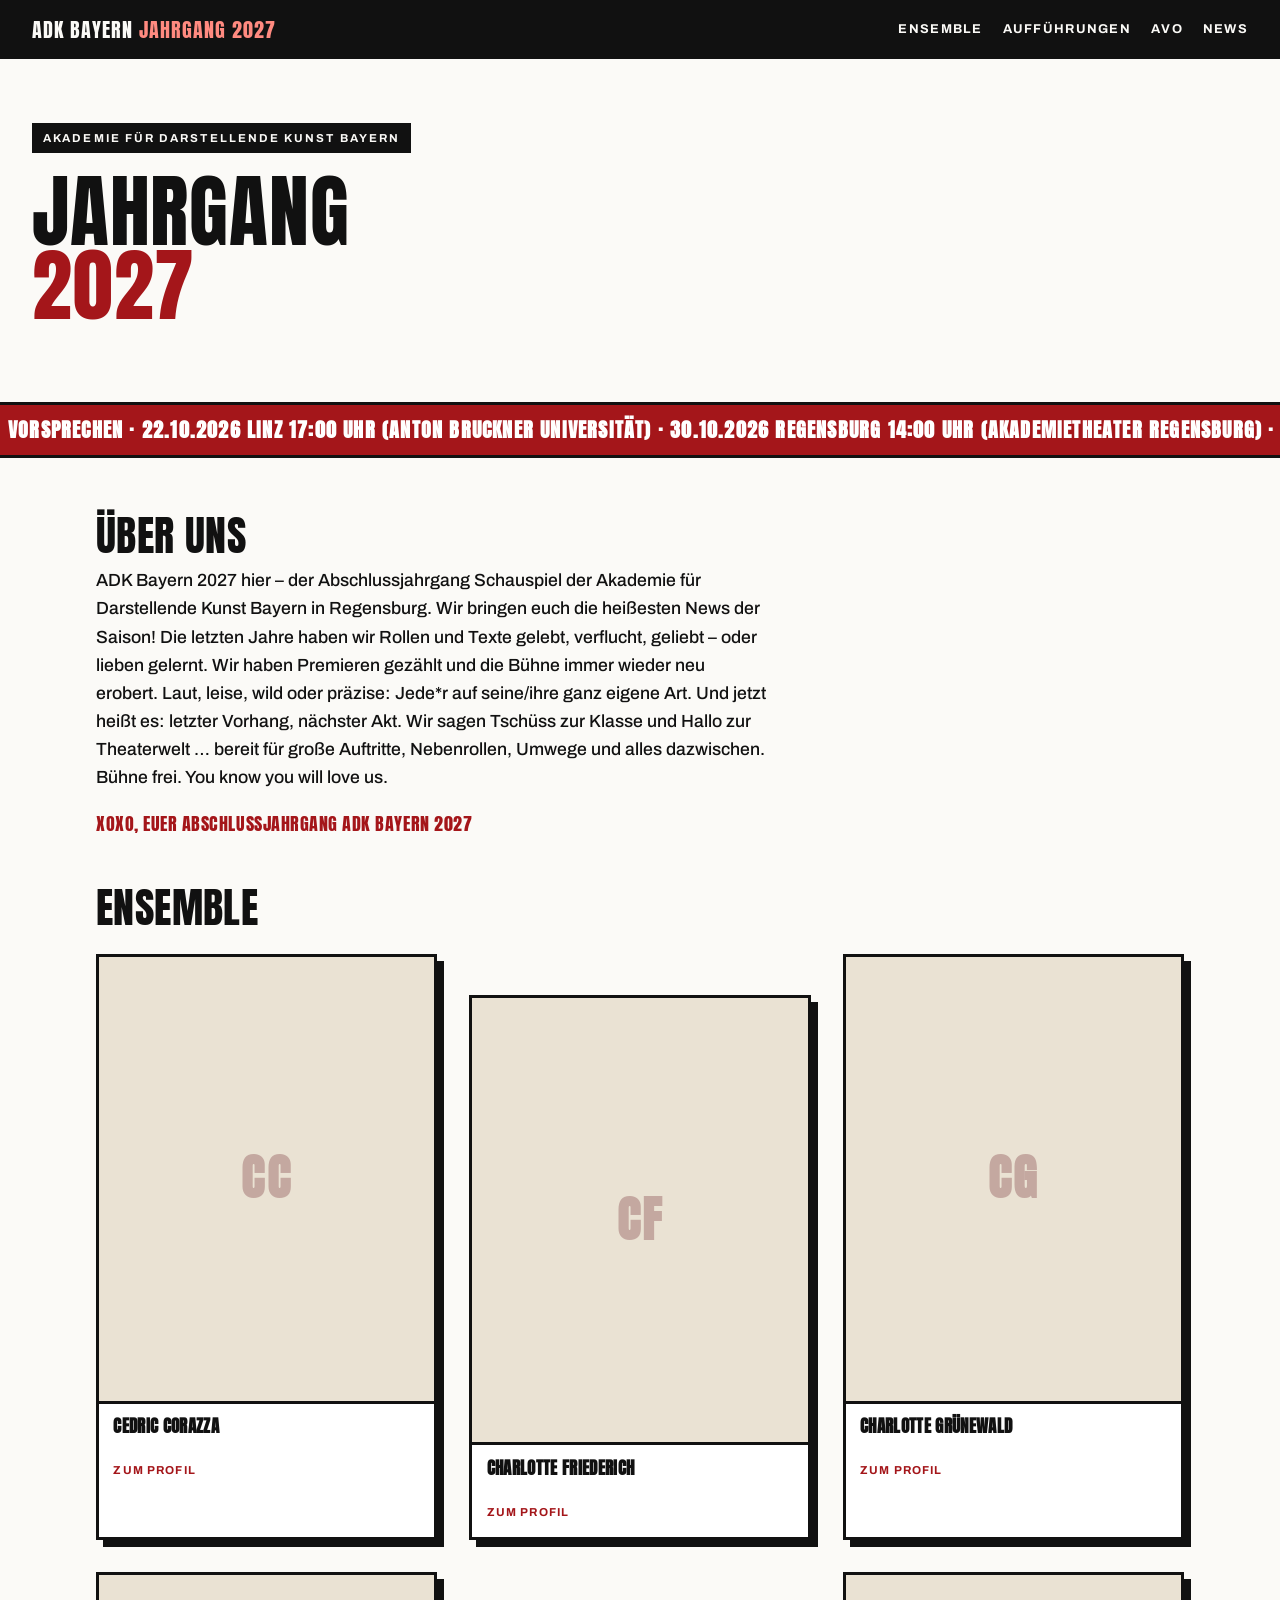
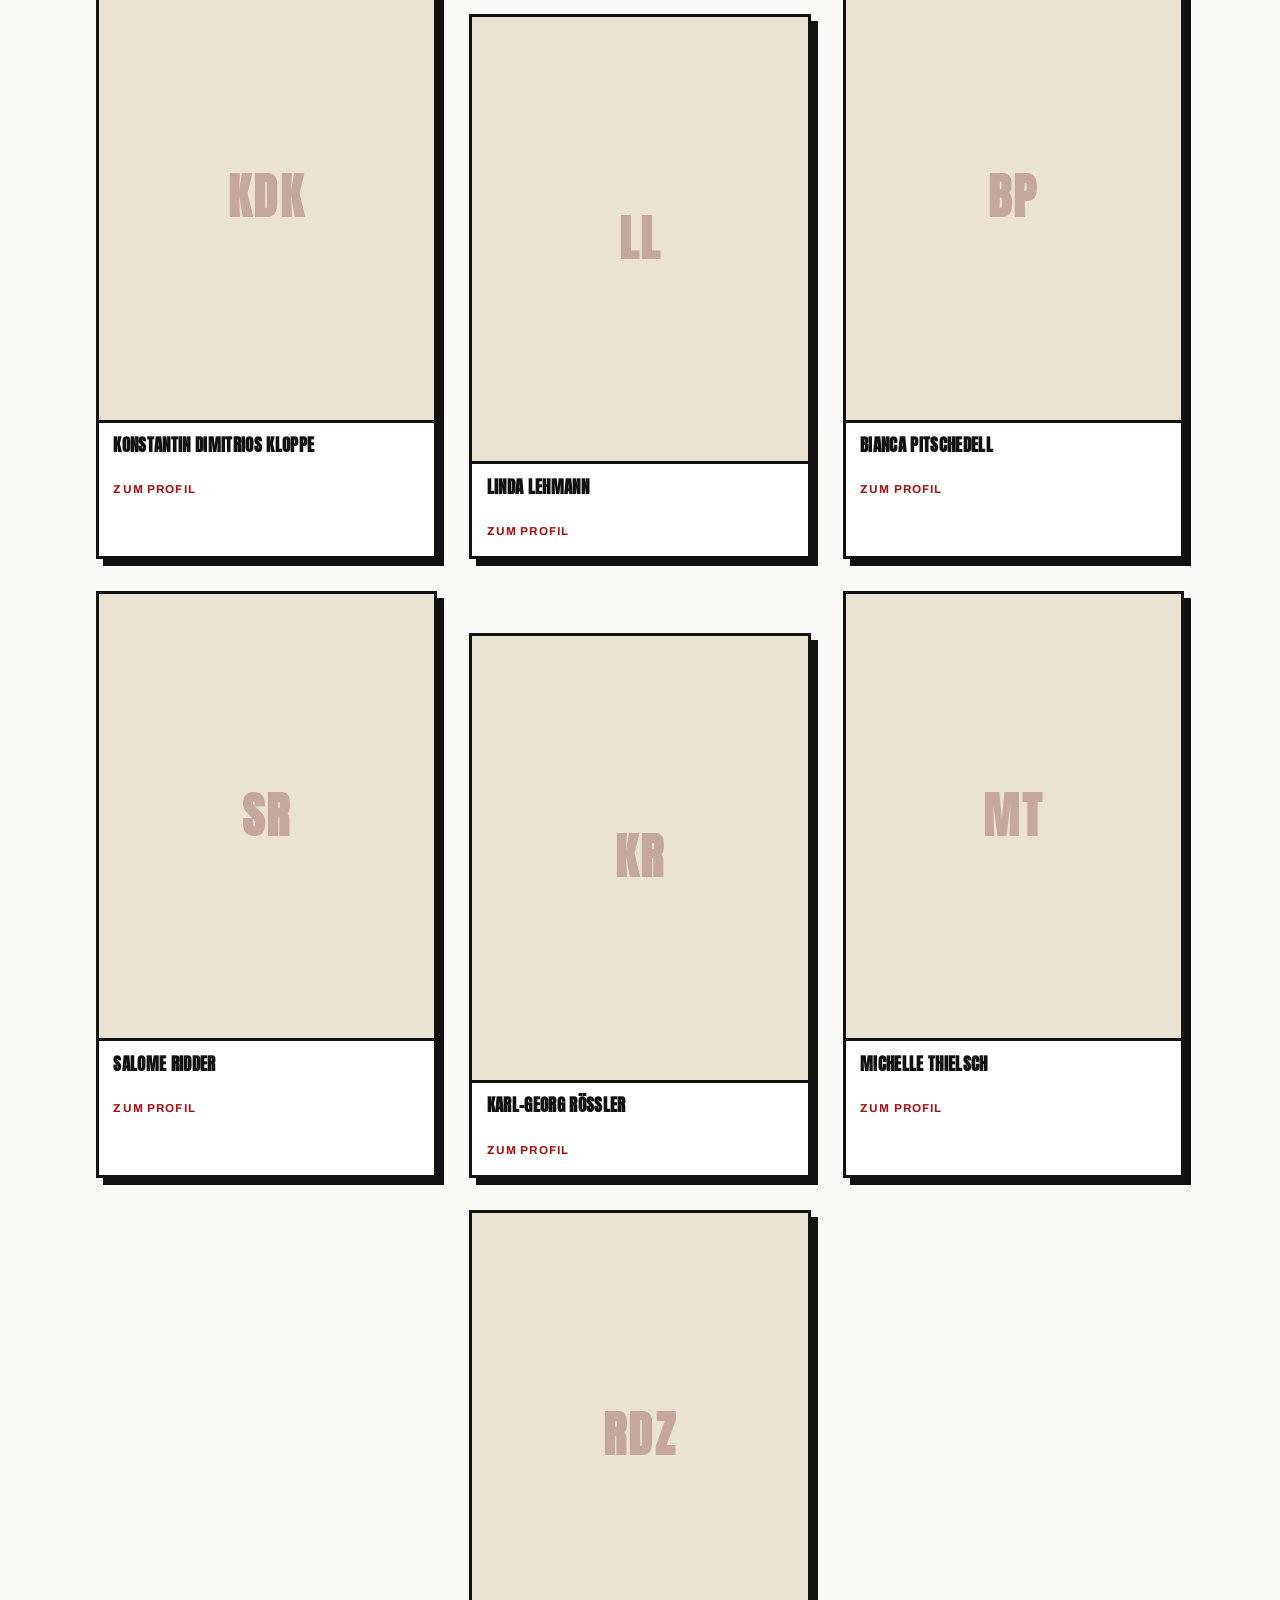
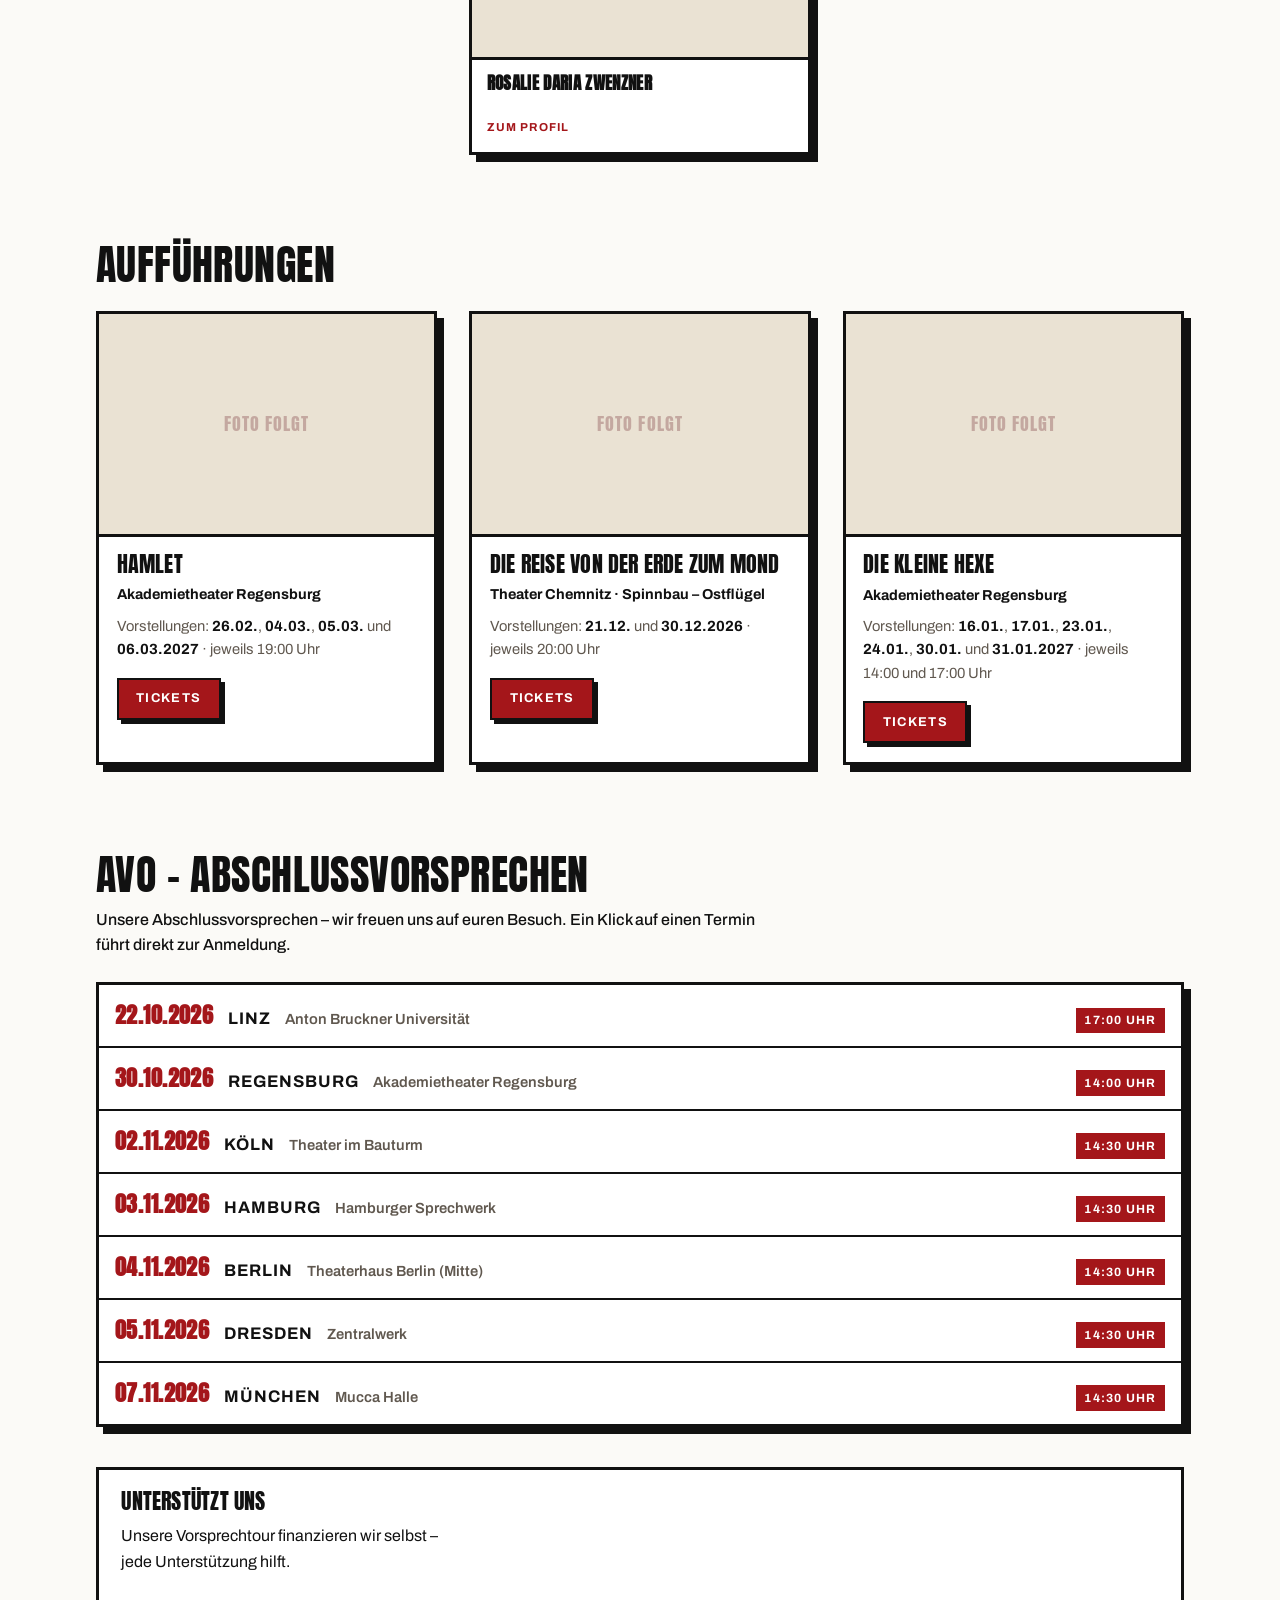
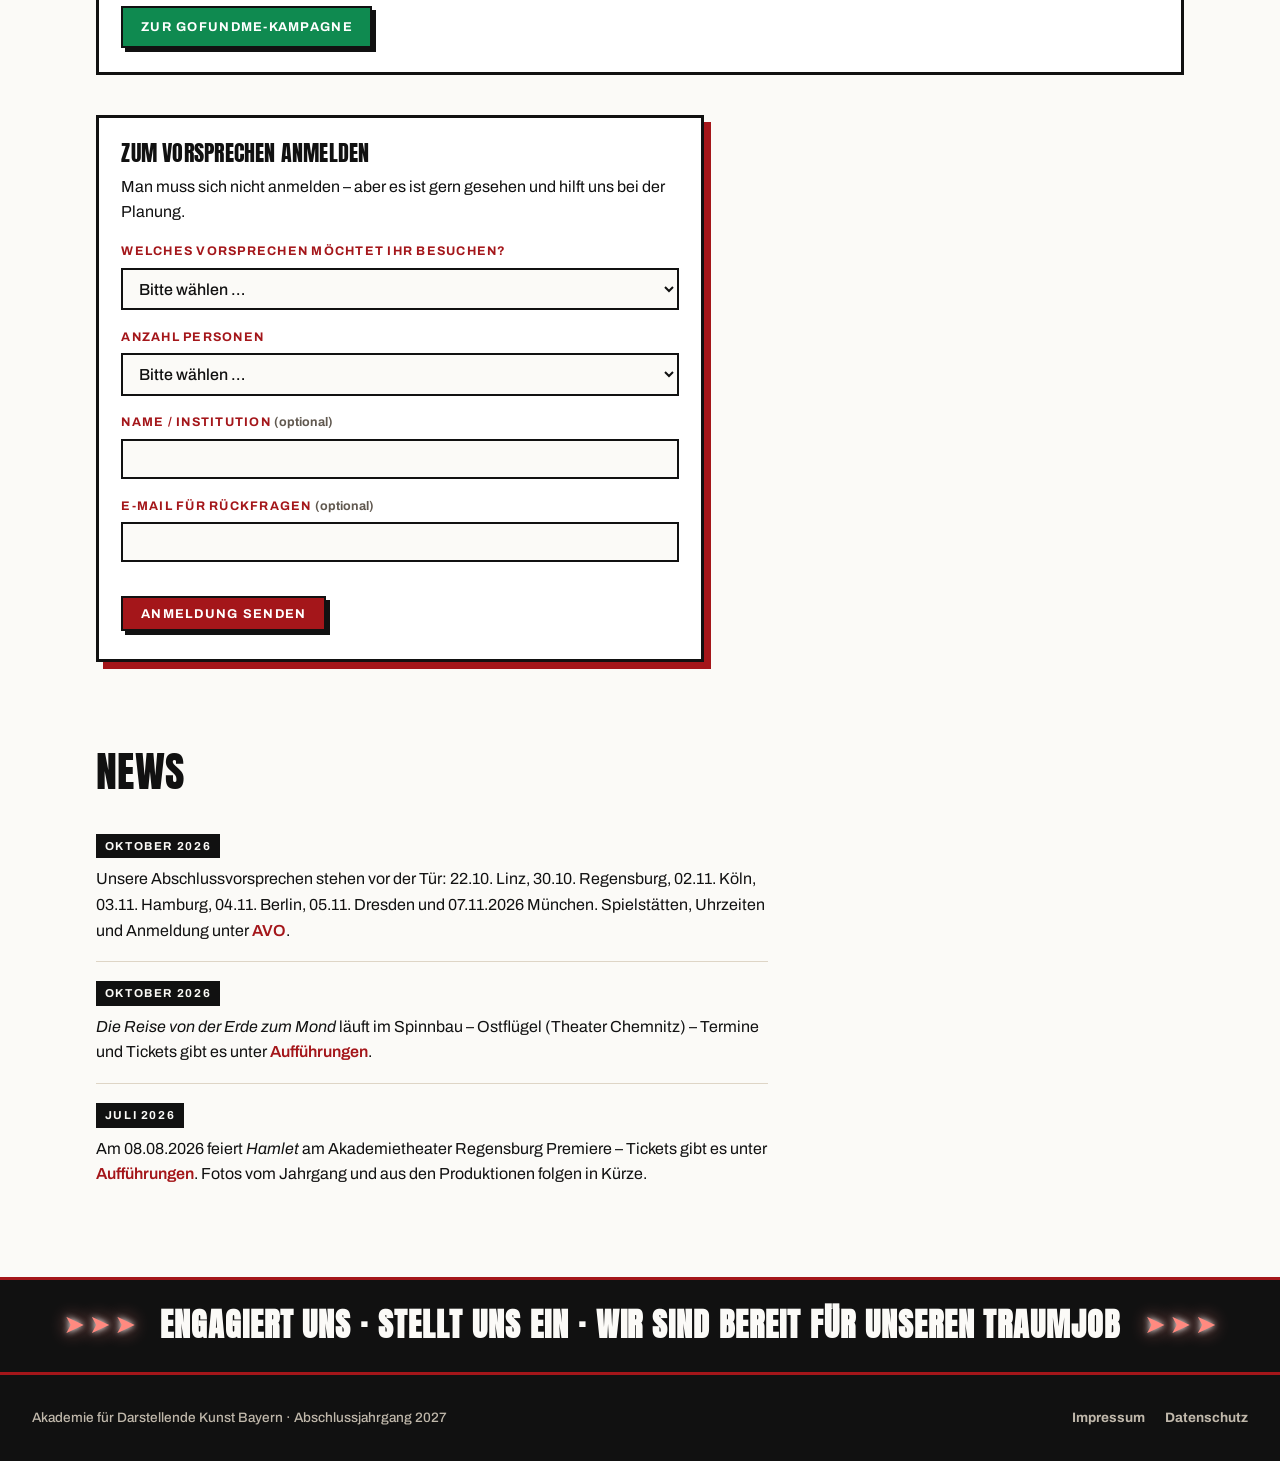
==== index.html @ eef878dd "Profil: Kontaktlinks am Desktop als Zeile unter dem Namen - Ab 960px Breite stehen die Kontaktlinks " ====
<!DOCTYPE html>
<html lang="de">
<head>
  <meta charset="utf-8">
  <meta name="viewport" content="width=device-width, initial-scale=1">
  <title>ADK Bayern – Abschlussjahrgang 2027 | Schauspiel-Ensemble</title>
  <meta name="description" content="Der Abschlussjahrgang 2027 der Akademie für Darstellende Kunst Bayern in Regensburg stellt sich vor: zehn Schauspielstudierende mit Steckbrief, Vita und Showreel – inklusive Termine der Abschlussvorsprechen.">
  <link rel="canonical" href="https://adk-bayern-2027.de/">
  <meta property="og:type" content="website">
  <meta property="og:title" content="ADK Bayern – Abschlussjahrgang 2027">
  <meta property="og:description" content="Zehn Schauspielstudierende der Akademie für Darstellende Kunst Bayern in Regensburg stellen sich vor – mit Steckbrief, Vita und Showreel.">
  <meta property="og:url" content="https://adk-bayern-2027.de/">
  <meta property="og:image" content="https://adk-bayern-2027.de/assets/images/group.jpg">
  <meta property="og:locale" content="de_DE">
  <meta name="twitter:card" content="summary_large_image">
  <meta name="twitter:title" content="ADK Bayern – Abschlussjahrgang 2027">
  <meta name="twitter:description" content="Zehn Schauspielstudierende der Akademie für Darstellende Kunst Bayern stellen sich vor.">
  <link rel="preload" href="assets/fonts/anton-400-latin.woff2" as="font" type="font/woff2" crossorigin>
  <link rel="stylesheet" href="assets/css/style.css?v=20261019-5">
  <link rel="icon" href="/favicon.ico?v=20261019-5" sizes="48x48">
  <link rel="icon" type="image/svg+xml" href="/favicon.svg?v=20261019-5">
  <link rel="icon" type="image/png" sizes="96x96" href="/favicon-96x96.png?v=20261019-5">
  <link rel="apple-touch-icon" sizes="180x180" href="/apple-touch-icon.png?v=20261019-5">
  <link rel="manifest" href="/site.webmanifest?v=20261019-5">
  <meta name="theme-color" content="#fbfaf7">
  <script type="application/ld+json">
  {
    "@context": "https://schema.org",
    "@type": "PerformingGroup",
    "name": "ADK Bayern – Abschlussjahrgang 2027",
    "url": "https://adk-bayern-2027.de/",
    "description": "Abschlussjahrgang 2027 der Akademie für Darstellende Kunst Bayern in Regensburg: zehn Schauspielstudierende.",
    "address": {
      "@type": "PostalAddress",
      "addressLocality": "Regensburg",
      "addressCountry": "DE"
    },
    "parentOrganization": {
      "@type": "EducationalOrganization",
      "name": "Akademie für Darstellende Kunst Bayern",
      "address": {
        "@type": "PostalAddress",
        "addressLocality": "Regensburg",
        "addressCountry": "DE"
      }
    }
  }
  </script>
</head>
<body>
  <a class="skip-link" href="#main" data-i18n="skipLink">Zum Inhalt springen</a>

  <header class="site-header">
    <a class="brand" href="index.html">ADK Bayern <span>Jahrgang 2027</span></a>
    <nav>
      <a href="#ensemble" data-i18n="ensemble">Ensemble</a>
      <a href="#auffuehrungen" data-i18n="productions">Aufführungen</a>
      <a href="#avo">AVO</a>
      <a href="#news">News</a>
    </nav>
  </header>

  <main id="main">
    <section class="hero">
      <div class="hero-inner">
        <div class="hero-text">
          <p class="hero-kicker" data-i18n="heroKicker">Akademie für Darstellende Kunst Bayern</p>
          <h1 class="hero-title"><span data-i18n="heroTitle1">Jahrgang</span><span class="hero-title-accent" data-i18n="heroTitle2">2027</span></h1>
        </div>
        <!-- Gruppenfoto (quer) neben dem Titel: assets/images/group.jpg.
             Sollte die Datei einmal fehlen, springt das Bild auf group-2.jpg und
             das Gruppenfoto-Band weiter unten wird ausgeblendet (kein Doppel-Foto). -->
        <figure class="hero-photo" id="hero-photo">
          <img data-img="assets/images/group.jpg" data-eager
               data-sizes="(min-width: 80rem) 46rem, (min-width: 960px) 57vw, (min-width: 37rem) 34rem, 100vw"
               alt="Gruppenfoto des Abschlussjahrgangs 2027" data-i18n-alt="groupAlt"
               data-lightbox tabindex="0"
               onerror="if(ADK.imgFallback(this))return;if(!this.dataset.fb){this.dataset.fb=1;this.setAttribute('data-orig','assets/images/group-2.jpg');this.src='assets/images/group-2.jpg';var b=document.getElementById('group-band');if(b)b.style.display='none';}else{document.getElementById('hero-photo').style.display='none';}">
        </figure>
      </div>
      <!-- Laufband: Inhalt kommt aus assets/data/termine.js (assets/js/termine.js
           erzeugt die 8 identischen Kopien, die die CSS-Animation erwartet, und
           nimmt das hidden weg). Ohne JavaScript bleibt das Band unsichtbar –
           die Termine stehen dann im noscript-Block der AVO-Sektion. -->
      <a class="marquee" href="#anmeldung" aria-label="Vorsprechtermine – zur Anmeldung springen" hidden>
        <div class="marquee-in" aria-hidden="true"></div>
      </a>
    </section>

    <!-- Einleitungstext des Jahrgangs -->
    <section class="intro" id="intro">
      <h2>Über uns</h2>
      <p>ADK Bayern 2027 hier – der Abschlussjahrgang Schauspiel der Akademie für Darstellende Kunst Bayern in Regensburg. Wir bringen euch die heißesten News der Saison! Die letzten Jahre haben wir Rollen und Texte gelebt, verflucht, geliebt – oder lieben gelernt. Wir haben Premieren gezählt und die Bühne immer wieder neu erobert. Laut, leise, wild oder präzise: Jede*r auf seine/ihre ganz eigene Art. Und jetzt heißt es: letzter Vorhang, nächster Akt. Wir sagen Tschüss zur Klasse und Hallo zur Theaterwelt … bereit für große Auftritte, Nebenrollen, Umwege und alles dazwischen. Bühne frei. You know you will love us.</p>
      <p class="intro-sign">XOXO, Euer Abschlussjahrgang ADK Bayern 2027</p>
    </section>

    <section class="ensemble" id="ensemble">
      <h2 data-i18n="ensemble">Ensemble</h2>
      <div class="grid" id="ensemble-grid">
        <noscript><p data-i18n="noscript">Bitte aktivieren Sie JavaScript, um die Profile anzuzeigen.</p></noscript>
      </div>
    </section>

    <!-- Zweites Gruppenfoto: blendet sich selbst aus, wenn assets/images/group-2.jpg fehlt -->
    <section class="group-band" id="group-band" aria-label="Gruppenfoto">
      <figure>
        <img data-img="assets/images/group-2.jpg" data-sizes="(min-width: 72rem) 68rem, 100vw"
             alt="Gruppenfoto des Abschlussjahrgangs 2027" data-i18n-alt="groupAlt"
             data-lightbox tabindex="0"
             onerror="if(!ADK.imgFallback(this))document.getElementById('group-band').style.display='none'">
      </figure>
    </section>

    <!-- Aufführungen: die drei Produktionen des Abschlussjahrgangs.
         Termindaten (Premiere + weitere Vorstellungen) kommen aus
         assets/data/termine.js; Szenenfotos einfach als
         assets/images/productions/{key}.jpg bis {key}-10.jpg ablegen. -->
    <section class="productions" id="auffuehrungen">
      <h2 data-i18n="productions">Aufführungen</h2>
      <div class="prod-grid">
        <article class="prod-card" data-prod="hamlet">
          <div class="prod-media">
            <img data-img="assets/images/productions/hamlet.jpg" data-sizes="(min-width: 72rem) 22rem, (min-width: 640px) 31vw, 100vw"
                 alt="Szenenfoto aus Hamlet" data-lightbox data-gallery="hamlet" tabindex="0"
                 onerror="if(!ADK.imgFallback(this))this.remove()">
            <span aria-hidden="true" data-i18n="prodImageSoon">Foto folgt</span>
          </div>
          <div class="prod-body">
            <p class="prod-date"></p>
            <h3>Hamlet</h3>
            <p class="prod-venue">Akademietheater Regensburg</p>
            <p class="prod-text"></p>
            <a class="prod-tickets" href="https://okticket.de/tickets-hamlet-regensburg-akademietheater-e58704?event_id=58704" target="_blank" rel="noopener noreferrer" data-i18n="tickets">Tickets</a>
          </div>
        </article>
        <article class="prod-card" data-prod="reise-zum-mond">
          <div class="prod-media">
            <img data-img="assets/images/productions/reise-zum-mond.jpg" data-sizes="(min-width: 72rem) 22rem, (min-width: 640px) 31vw, 100vw"
                 alt="Szenenfoto aus Die Reise von der Erde zum Mond" data-lightbox data-gallery="reise-zum-mond" tabindex="0"
                 onerror="if(!ADK.imgFallback(this))this.remove()">
            <span aria-hidden="true" data-i18n="prodImageSoon">Foto folgt</span>
          </div>
          <div class="prod-body">
            <p class="prod-date"></p>
            <h3>Die Reise von der Erde zum Mond</h3>
            <p class="prod-venue">Theater Chemnitz · Spinnbau – Ostflügel</p>
            <p class="prod-text"></p>
            <a class="prod-tickets" href="https://www.theater-chemnitz.de/spielplan/detailseite/die-reise-von-der-erde-zum-mond" target="_blank" rel="noopener noreferrer" data-i18n="tickets">Tickets</a>
          </div>
        </article>
        <article class="prod-card" data-prod="kleine-hexe">
          <div class="prod-media">
            <img data-img="assets/images/productions/kleine-hexe.jpg" data-sizes="(min-width: 72rem) 22rem, (min-width: 640px) 31vw, 100vw"
                 alt="Szenenfoto aus Die kleine Hexe" data-lightbox data-gallery="kleine-hexe" tabindex="0"
                 onerror="if(!ADK.imgFallback(this))this.remove()">
            <span aria-hidden="true" data-i18n="prodImageSoon">Foto folgt</span>
          </div>
          <div class="prod-body">
            <p class="prod-date"></p>
            <h3>Die kleine Hexe</h3>
            <p class="prod-venue">Akademietheater Regensburg</p>
            <p class="prod-text"></p>
            <a class="prod-tickets" href="https://okticket.de/tickets-akademietheater-regensburg-v171199" target="_blank" rel="noopener noreferrer" data-i18n="tickets">Tickets</a>
          </div>
        </article>
      </div>
      <noscript>
        <p><strong>Hamlet</strong> · Weitere Vorstellungen: 26.02., 04.03., 05.03. und 06.03.2027 · jeweils 19:00 Uhr</p>
        <p><strong>Die Reise von der Erde zum Mond</strong> · Vorstellungen: 16.10., 23.10., 28.11., 21.12. und 30.12.2026 · jeweils 20:00 Uhr</p>
        <p><strong>Die kleine Hexe</strong> · Weitere Vorstellungen: 16.01., 17.01., 23.01., 24.01., 30.01. und 31.01.2027 · jeweils 14:00 und 17:00 Uhr</p>
      </noscript>
    </section>

    <!-- AVO: Abschlussvorsprechen mit Terminliste, Trailer, GoFundMe und Anmeldung -->
    <section class="avo" id="avo">
      <h2>AVO – Abschlussvorsprechen</h2>
      <p class="avo-lead">Unsere Abschlussvorsprechen – wir freuen uns auf euren Besuch. Ein Klick auf einen Termin führt direkt zur Anmeldung.</p>

      <!-- Terminliste: wird aus assets/data/termine.js erzeugt -->
      <ol class="avo-dates"></ol>
      <noscript>
        <ul>
          <li>22.10.2026 · Linz, 17:00 Uhr (Anton Bruckner Universität)</li>
          <li>30.10.2026 · Regensburg, 14:00 Uhr (Akademietheater Regensburg)</li>
          <li>02.11.2026 · Köln, 14:30 Uhr (Theater im Bauturm)</li>
          <li>03.11.2026 · Hamburg, 14:30 Uhr (Hamburger Sprechwerk)</li>
          <li>04.11.2026 · Berlin, 14:30 Uhr (Theaterhaus Berlin (Mitte))</li>
          <li>05.11.2026 · Dresden, 14:30 Uhr (Zentralwerk)</li>
          <li>07.11.2026 · München, 14:30 Uhr (Mucca Halle)</li>
        </ul>
      </noscript>

      <!-- AVO-Trailer: bleibt ausgeblendet, solange assets/videos/avo-trailer.mp4
           fehlt. Sobald die Datei da ist, blendet avo.js den Kasten ein und
           ersetzt den Hinweistext durch den Videoplayer. -->
      <div class="avo-extra">
        <div class="avo-trailer" id="avo-trailer" hidden>
          <h3>AVO-Trailer</h3>
          <p class="muted" id="avo-trailer-soon">Der AVO-Trailer folgt in Kürze.</p>
        </div>
        <div class="avo-support">
          <h3>Unterstützt uns</h3>
          <p>Unsere Vorsprechtour finanzieren wir selbst – jede Unterstützung hilft.</p>
          <a class="btn-cta btn-cta--donate" href="https://www.gofundme.com/f/unsere-avoreise-zu-stemmen-absolventinnenvorsprechen" target="_blank" rel="noopener noreferrer">Zur GoFundMe-Kampagne</a>
        </div>
      </div>

      <!-- Anmeldung: optional, aber gern gesehen. Versand über den eigenen
           PHP-Endpunkt api/avo-anmeldung.php (SMTP über das IONOS-Postfach,
           Empfänger nur in der Server-Konfiguration, siehe README).
           Abgeschickt wird per fetch() aus avo.js, nicht als normaler
           Browser-POST – dadurch bleibt die Statusanzeige auf der Seite. -->
      <div id="anmeldung" class="avo-anmeldung">
        <form id="avo-form" class="avo-form" action="api/avo-anmeldung.php" method="POST">
          <h3>Zum Vorsprechen anmelden</h3>
          <p>Man muss sich nicht anmelden – aber es ist gern gesehen und hilft uns bei der Planung.</p>
          <div class="form-field">
            <label for="avo-termin">Welches Vorsprechen möchtet ihr besuchen?</label>
            <!-- Optionen kommen aus assets/data/termine.js -->
            <select id="avo-termin" name="vorsprechen" required>
              <option value="" disabled selected>Bitte wählen …</option>
            </select>
          </div>
          <div class="form-field">
            <label for="avo-personen">Anzahl Personen</label>
            <select id="avo-personen" name="anzahl_personen" required>
              <option value="" disabled selected>Bitte wählen …</option>
              <option>1</option>
              <option>2</option>
              <option>3</option>
              <option>4</option>
              <option>5</option>
              <option>6</option>
              <option>7</option>
              <option>8</option>
              <option>9</option>
              <option>10</option>
              <option>mehr als 10</option>
            </select>
          </div>
          <div class="form-field">
            <label for="avo-name">Name / Institution <span class="optional">(optional)</span></label>
            <input id="avo-name" name="name" type="text" autocomplete="organization">
          </div>
          <div class="form-field">
            <label for="avo-email">E-Mail für Rückfragen <span class="optional">(optional)</span></label>
            <input id="avo-email" name="email" type="email" autocomplete="email">
          </div>
          <!-- Honeypot gegen Spam-Bots: für Menschen unsichtbar (visuell
               versteckt, nicht display:none). Ist es ausgefüllt, verwirft
               api/avo-anmeldung.php die Anmeldung stillschweigend. -->
          <div class="form-hp" aria-hidden="true">
            <label for="avo-website">Website</label>
            <input id="avo-website" name="website" type="text" tabindex="-1" autocomplete="off">
          </div>
          <button class="btn-cta" type="submit">Anmeldung senden</button>
          <p class="form-status" id="avo-form-status" role="status" aria-live="polite" hidden></p>
        </form>
      </div>
    </section>

    <!-- News: statisch gepflegt – neue Einträge immer OBEN einfügen -->
    <section class="news" id="news">
      <h2>News</h2>
      <ol class="news-list">
        <!-- Datum/Uhrzeit bzw. AVO-Termine in den <span data-news-…> werden aus
             assets/data/termine.js überschrieben – der Text darin ist nur der
             Stand für Besucher:innen ohne JavaScript. -->
        <li class="news-item">
          <span class="news-date">Oktober 2026</span>
          <p>Unsere Abschlussvorsprechen stehen vor der Tür: <span data-news-avo>22.10. Linz, 30.10. Regensburg, 02.11. Köln, 03.11. Hamburg, 04.11. Berlin, 05.11. Dresden und 07.11.2026 München</span>. Spielstätten, Uhrzeiten und Anmeldung unter <a href="#avo">AVO</a>.</p>
        </li>
        <li class="news-item">
          <span class="news-date">Oktober 2026</span>
          <p><em>Die Reise von der Erde zum Mond</em> läuft im Spinnbau – Ostflügel (Theater Chemnitz) – Termine und Tickets gibt es unter <a href="#auffuehrungen">Aufführungen</a>.</p>
        </li>
        <li class="news-item">
          <span class="news-date">Juli 2026</span>
          <p>Am 08.08.2026 feiert <em>Hamlet</em> am Akademietheater Regensburg Premiere – Tickets gibt es unter <a href="#auffuehrungen">Aufführungen</a>. Fotos vom Jahrgang und aus den Produktionen folgen in Kürze.</p>
        </li>
      </ol>
    </section>

    <!-- Bauchbinde unten: bewusst auffälliger als das Laufband oben -->
    <section class="hire-banner" id="engagiert" aria-label="Engagiert uns">
      <a href="#anmeldung">
        <span class="hire-arrows" aria-hidden="true"><span>➤</span><span>➤</span><span>➤</span></span>
        <span class="hire-text">Engagiert uns · Stellt uns ein · Wir sind bereit für unseren Traumjob</span>
        <span class="hire-arrows hire-arrows-r" aria-hidden="true"><span>➤</span><span>➤</span><span>➤</span></span>
      </a>
    </section>
  </main>

  <footer class="site-footer">
    <span data-i18n="footerNote">Akademie für Darstellende Kunst Bayern · Abschlussjahrgang 2027</span>
    <nav>
      <a href="impressum.html" data-i18n="imprint">Impressum</a>
      <a href="datenschutz.html" data-i18n="privacy">Datenschutz</a>
    </nav>
  </footer>

  <script src="assets/data/students.js?v=20261019-5"></script>
  <script src="assets/data/termine.js?v=20261019-5"></script>
  <script src="assets/data/credits.js?v=20261019-5"></script>
  <script src="assets/data/image-sizes.js?v=20261019-5"></script>
  <script src="assets/js/app.js?v=20261019-5"></script>
  <script src="assets/js/index.js?v=20261019-5"></script>
  <script src="assets/js/termine.js?v=20261019-5"></script>
  <script src="assets/js/avo.js?v=20261019-5"></script>
</body>
</html>
---- assets/css/style.css ----
/*
 * ADK Bayern – Abschlussjahrgang 2027
 * Design-System: Plakat-Ästhetik – warmes Papierweiß / Tinte / Karminrot.
 * Anton (Display) + Archivo (Text). Harte Kanten, 3px-Rahmen, harte Schatten.
 * Ausschließlich CSS-Transitions/-Animationen (kein JS für Animationen).
 * Mobile-first; Breakpoints bei 640px und 960px.
 */

/* Schriften lokal (assets/fonts/, Lizenz: OFL.txt) – keine Verbindung zu Google.
   Je Schrift die Subsets latin und latin-ext (Umlaute, Sonderzeichen in Namen);
   Archivo als Variable Font für die Gewichte 400–700. */
@font-face {
  font-family: "Anton";
  font-style: normal;
  font-weight: 400;
  font-display: swap;
  src: url("../fonts/anton-400-latin-ext.woff2") format("woff2");
  unicode-range: U+0100-02BA, U+02BD-02C5, U+02C7-02CC, U+02CE-02D7, U+02DD-02FF, U+0304, U+0308, U+0329, U+1D00-1DBF, U+1E00-1E9F, U+1EF2-1EFF, U+2020, U+20A0-20AB, U+20AD-20C4, U+2113, U+2C60-2C7F, U+A720-A7FF;
}
@font-face {
  font-family: "Anton";
  font-style: normal;
  font-weight: 400;
  font-display: swap;
  src: url("../fonts/anton-400-latin.woff2") format("woff2");
  unicode-range: U+0000-00FF, U+0131, U+0152-0153, U+02BB-02BC, U+02C6, U+02DA, U+02DC, U+0304, U+0308, U+0329, U+2000-206F, U+20AC, U+2122, U+2191, U+2193, U+2212, U+2215, U+FEFF, U+FFFD;
}
@font-face {
  font-family: "Archivo";
  font-style: normal;
  font-weight: 400 700;
  font-display: swap;
  src: url("../fonts/archivo-variable-latin-ext.woff2") format("woff2");
  unicode-range: U+0100-02BA, U+02BD-02C5, U+02C7-02CC, U+02CE-02D7, U+02DD-02FF, U+0304, U+0308, U+0329, U+1D00-1DBF, U+1E00-1E9F, U+1EF2-1EFF, U+2020, U+20A0-20AB, U+20AD-20C4, U+2113, U+2C60-2C7F, U+A720-A7FF;
}
@font-face {
  font-family: "Archivo";
  font-style: normal;
  font-weight: 400 700;
  font-display: swap;
  src: url("../fonts/archivo-variable-latin.woff2") format("woff2");
  unicode-range: U+0000-00FF, U+0131, U+0152-0153, U+02BB-02BC, U+02C6, U+02DA, U+02DC, U+0304, U+0308, U+0329, U+2000-206F, U+20AC, U+2122, U+2191, U+2193, U+2212, U+2215, U+FEFF, U+FFFD;
}
/* Archivo Italic (echte Kursive statt vom Browser schräg gerechnet) */
@font-face {
  font-family: "Archivo";
  font-style: italic;
  font-weight: 400 700;
  font-display: swap;
  src: url("../fonts/archivo-italic-variable-latin-ext.woff2") format("woff2");
  unicode-range: U+0100-02BA, U+02BD-02C5, U+02C7-02CC, U+02CE-02D7, U+02DD-02FF, U+0304, U+0308, U+0329, U+1D00-1DBF, U+1E00-1E9F, U+1EF2-1EFF, U+2020, U+20A0-20AB, U+20AD-20C4, U+2113, U+2C60-2C7F, U+A720-A7FF;
}
@font-face {
  font-family: "Archivo";
  font-style: italic;
  font-weight: 400 700;
  font-display: swap;
  src: url("../fonts/archivo-italic-variable-latin.woff2") format("woff2");
  unicode-range: U+0000-00FF, U+0131, U+0152-0153, U+02BB-02BC, U+02C6, U+02DA, U+02DC, U+0304, U+0308, U+0329, U+2000-206F, U+20AC, U+2122, U+2191, U+2193, U+2212, U+2215, U+FEFF, U+FFFD;
}

:root {
  --bg: #fbfaf7;           /* helles Weiß mit minimaler Wärme – passt zum roten Akzent */
  --ink: #111111;          /* Tinte – Kontrast auf --bg ca. 18:1 */
  --paper: #ffffff;
  /* Höhe des sticky Headers – Abstand für Sprunglinks (scroll-padding-top).
     assets/js/app.js misst den echten Wert und führt ihn bei Größenänderung
     nach (auf dem Handy bricht das Menü um); 4.5rem gilt nur ohne JS. */
  --header-h: 4.5rem;
  --acc: #a4161a;          /* Karminrot – gleiche Helligkeit wie das frühere Ultramarin, Kontrast auf Weiß ca. 7.8:1 */
  --acc-deep: #7c1013;
  --acc-on-dark: #ff8a80;  /* Rot-Variante für dunkle Flächen, Kontrast auf --ink ca. 7.5:1 */
  --muted: #60584f;        /* Kontrast auf --bg ca. 6.5:1 */
  --donate: #0F8A50;       /* Spenden-Grün – projektspezifische Zusatzfarbe (GoFundMe-Link) */
  --donate-soft: #CFEEDD;  /* helles Grün für Beschreibungstext auf --donate-Hintergrund */
  --line-soft: #ded5c6;    /* feine Trennlinien in statischen Listen */
  --border: 3px solid var(--ink);
  --shadow: 7px 7px 0 var(--ink);
  --shadow-acc: 7px 7px 0 var(--acc);
  --font-head: "Anton", Impact, "Arial Narrow", sans-serif;
  --font-body: "Archivo", system-ui, -apple-system, sans-serif;
  --measure: 42rem;
  --pad: 1.25rem;
  /* Foto-Credit-Wasserzeichen (unten rechts auf allen großen Fotos).
     Gepflegt wird pro Bild in assets/data/credits.js – app.js setzt diese
     Variable je Foto passend. Der Wert hier ist nur der Notnagel, falls das
     JavaScript nicht läuft. */
  --foto-credit: "© Foto: ADK Bayern Jahrgang 2027";
}

* { box-sizing: border-box; }

html {
  scroll-behavior: smooth;
  /* Anker-Ziele beginnen direkt unter dem sticky Header (gilt für alle
     #-Links, den Aufruf mit #anker in der URL und Fokus per Tastatur) */
  scroll-padding-top: var(--header-h);
}

/* Absicherung gegen seitliches Scrollen: clip statt hidden, weil hidden
   einen Scroll-Container erzeugt und das position: sticky des Headers
   aushebeln würde. */
html,
body {
  overflow-x: clip;
}

body {
  margin: 0;
  background: var(--bg);
  color: var(--ink);
  font-family: var(--font-body);
  font-size: 1rem;
  line-height: 1.6;
  -webkit-font-smoothing: antialiased;
}

h1, h2, h3 {
  font-family: var(--font-head);
  font-weight: 400;              /* Anton hat nur ein Gewicht */
  text-transform: uppercase;
  line-height: 1.05;
  letter-spacing: 0.01em;
  margin: 0 0 0.5em;
}

h1 { font-size: clamp(2.4rem, 7vw, 4rem); }
h2 { font-size: clamp(1.7rem, 4.5vw, 2.6rem); }
h3 { font-size: clamp(1.1rem, 3vw, 1.35rem); }

p { margin: 0 0 1em; }

::selection { background: var(--acc); color: #fff; }

a {
  color: var(--acc);
  font-weight: 600;
  text-decoration: none;
  transition: color 0.15s ease;
}
a:hover { color: var(--acc-deep); text-decoration: underline; text-decoration-thickness: 2px; text-underline-offset: 0.2em; }

:focus-visible {
  outline: 3px solid var(--acc);
  outline-offset: 3px;
}

.muted { color: var(--muted); }

.skip-link {
  position: absolute;
  left: -999px;
  top: 0;
  background: var(--acc);
  color: #fff;
  font-weight: 700;
  padding: 0.5rem 1rem;
  z-index: 100;
}
.skip-link:focus { left: 0; }

/* ---------- Header ---------- */

.site-header {
  position: sticky;   /* Balken bleibt beim Scrollen sichtbar */
  top: 0;
  z-index: 60;
  display: flex;
  flex-wrap: wrap;
  align-items: center;
  justify-content: space-between;
  gap: 0.5rem 1rem;
  padding: 0.85rem var(--pad);
  background: var(--ink);
  color: var(--bg);
}

.brand {
  font-family: var(--font-head);
  font-weight: 400;
  font-size: 1.1rem;
  text-transform: uppercase;
  letter-spacing: 0.05em;
  color: var(--bg);
  white-space: nowrap;
}
.brand:hover { color: var(--bg); text-decoration: none; }
.brand span { color: var(--acc-on-dark); }

.site-header nav {
  display: flex;
  align-items: center;
  gap: 1.25rem;
}
.site-header nav a {
  color: var(--bg);
  font-size: 0.8rem;
  font-weight: 700;
  letter-spacing: 0.1em;
  text-transform: uppercase;
}
.site-header nav a:hover {
  color: var(--acc-on-dark);
  text-decoration: underline;
  text-underline-offset: 0.3em;
  text-decoration-thickness: 2px;
}

/* ---------- Foto-Credit / Wasserzeichen ----------
   Erscheint unten rechts auf allen großen Fotos; der Name wird zentral
   über die CSS-Variable --foto-credit (siehe :root) gepflegt. */

.hero-photo::after,
.group-band figure::after,
.portrait::after,
.prod-media:has(img)::after {
  content: var(--foto-credit);
  position: absolute;
  right: 0.4rem;
  bottom: 0.4rem;
  z-index: 1;
  font-size: 0.62rem;
  font-weight: 600;
  letter-spacing: 0.08em;
  color: #fff;
  background: rgba(0, 0, 0, 0.45);
  padding: 0.15rem 0.4rem;
  pointer-events: none;
}
.portrait.no-img::after { content: none; }
/* Auch in der Lightbox-Großansicht sichtbar: dort ist der Credit die zweite
   Zeile der Fußzeile (.lightbox-footer), steht also immer unter dem
   Bildzähler – egal wie lang der Name ist und wie oft er umbricht. */
.lightbox-footer::after {
  content: var(--foto-credit);
  max-width: 100%;
  text-align: center;
  font-size: 0.72rem;
  font-weight: 600;
  letter-spacing: 0.08em;
  color: #fff;
  background: rgba(0, 0, 0, 0.55);
  padding: 0.2rem 0.5rem;
  pointer-events: none;
}

/* ---------- Hero (Startseite) ---------- */

.hero-inner {
  max-width: 72rem;
  margin: 0 auto;
  padding: 3rem var(--pad) 2.5rem;
  display: grid;
  gap: 2.5rem;
  align-items: end;
}

/* Gruppenfoto neben dem Titel */
.hero-photo {
  position: relative;   /* Bezugsrahmen für das Foto-Credit-Wasserzeichen */
  margin: 0;
  border: var(--border);
  box-shadow: var(--shadow-acc);
  background: var(--paper);
  justify-self: center;
  width: 100%;
  max-width: 34rem;
}
.hero-photo img {
  display: block;
  width: 100%;
  height: auto;
  cursor: zoom-in;
}

.hero-kicker {
  display: inline-block;
  background: var(--ink);
  color: var(--bg);
  font-size: 0.72rem;
  font-weight: 700;
  letter-spacing: 0.18em;
  text-transform: uppercase;
  padding: 0.35rem 0.7rem;
  margin: 0 0 1.4rem;
}

.hero-title {
  font-size: clamp(3.2rem, 13vw, 8.5rem);
  line-height: 0.92;
  margin-bottom: 0;
}
.hero-title-accent { display: block; color: var(--acc); }

.hero-text > p:last-child {
  max-width: 44ch;
  margin: 1.6rem 0 0;
  font-size: 1.05rem;
  font-weight: 500;
}

/* Laufband: reine CSS-Animation; als Link führt es direkt zur AVO-Anmeldung.
   Inhalt kommt aus assets/js/termine.js – bis dahin (und ohne JavaScript)
   bleibt das Band per hidden unsichtbar. */
.marquee[hidden] { display: none; }
.marquee {
  display: block;
  overflow: hidden;
  background: var(--acc);
  color: #fff;
  border-top: var(--border);
  border-bottom: var(--border);
  margin-top: 2.5rem;
  cursor: pointer;
  transition: background-color 0.15s ease;
}
.marquee:hover, .marquee:focus-visible {
  background: var(--acc-deep);
  color: #fff;
  text-decoration: none;
}
.marquee-in {
  display: flex;
  width: max-content;
  animation: marquee 30s linear infinite;
}
.marquee-in span {
  font-family: var(--font-head);
  text-transform: uppercase;
  font-size: 1.25rem;
  letter-spacing: 0.06em;
  padding: 0.55rem 0 0.55rem 0.5rem;
  white-space: nowrap;
}
/* Verschiebt um genau 1/8 (= eine der 8 identischen Text-Kopien) und
   springt dann nahtlos zurück – Tempo unabhängig von der Kopienzahl. */
@keyframes marquee {
  to { transform: translateX(-12.5%); }
}

/* ---------- Einleitungstext (Startseite) ---------- */

.intro {
  max-width: 72rem;
  margin: 0 auto;
  padding: 3.5rem var(--pad) 0;
}
.intro h2 { margin-bottom: 0.6rem; }
.intro p {
  max-width: var(--measure);
  font-size: 1.1rem;
  font-weight: 500;
}
.intro-sign {
  font-family: var(--font-head);
  text-transform: uppercase;
  color: var(--acc);
  font-size: 1.25rem;
  letter-spacing: 0.03em;
  margin-bottom: 0;
}

/* ---------- Gruppenfoto-Band (Startseite) ----------
   Zweites Gruppenbild zwischen Ensemble und Aufführungen;
   blendet sich selbst aus, wenn assets/images/group-2.jpg fehlt. */

.group-band {
  max-width: 72rem;
  margin: 0 auto;
  padding: 0 var(--pad) 4.5rem;
}
.group-band figure {
  position: relative;   /* Bezugsrahmen für das Foto-Credit-Wasserzeichen */
  margin: 0;
  border: var(--border);
  box-shadow: var(--shadow-acc);
  background: var(--paper);
}
.group-band img {
  display: block;
  width: 100%;
  height: auto;
  cursor: zoom-in;
}
.group-band figcaption {
  border-top: var(--border);
  padding: 0.6rem 0.9rem;
  font-size: 0.72rem;
  font-weight: 700;
  letter-spacing: 0.14em;
  text-transform: uppercase;
  color: var(--acc);
}

/* ---------- Aufführungen (Startseite) ---------- */

.productions {
  padding: 1rem var(--pad) 4.5rem;
  max-width: 72rem;
  margin: 0 auto;
}
.productions h2 { margin-bottom: 1.5rem; }

.prod-grid {
  display: grid;
  grid-template-columns: 1fr;
  gap: 1.4rem;
}

.prod-card {
  background: var(--paper);
  border: var(--border);
  box-shadow: var(--shadow);
}

.prod-media {
  position: relative;
  aspect-ratio: 3 / 2;
  background: #eae2d3;
  border-bottom: var(--border);
  display: flex;
  align-items: center;
  justify-content: center;
}
.prod-media span {
  font-family: var(--font-head);
  text-transform: uppercase;
  font-size: 1.1rem;
  letter-spacing: 0.06em;
  color: #c4a8a0;
}
/* Einheitlicher 3:2-Rahmen; das Szenenfoto füllt ihn vollständig aus.
   Das ganze Bild zeigt die Lightbox. */
.prod-media img {
  position: absolute;
  inset: 0;
  width: 100%;
  height: 100%;
  object-fit: cover;
  cursor: zoom-in;
}

/* Weitere Szenenfotos ({key}-2.jpg …) als Vorschaureihe unter dem Hauptbild;
   erzeugt von assets/js/termine.js, nur vorhandene Dateien erscheinen. */
/* Raster aus 5 gleich breiten Spalten in Doppelzeilen: Querformate
   belegen eine Zelle, Hochformate zwei übereinander (so hoch wie zwei
   Querformate). Platzierung und Bildmaße setzt assets/js/termine.js
   (layoutThumbs) – ohne Beschnitt, die Breite folgt dem Seitenverhältnis.
   Die Markup-Reihenfolge – und damit die Lightbox-Reihenfolge – bleibt. */
.prod-thumbs {
  display: grid;
  grid-template-columns: repeat(5, minmax(0, 1fr));
  align-items: start;
  justify-items: start;
  gap: 5px;
  /* seitlich wie .prod-body, damit die Vorschauen bündig mit dem Text stehen */
  padding: 1rem 1.1rem 0;
}
.prod-thumbs img {
  display: block;
  width: 100%;
  height: auto;
  border: 1.5px solid var(--ink);
  cursor: zoom-in;
  transition: translate 0.15s ease, box-shadow 0.15s ease;
}
.prod-thumbs img:hover,
.prod-thumbs img:focus-visible {
  translate: -1px -1px;
  box-shadow: 3px 3px 0 var(--acc);
}

.prod-body { padding: 1rem 1.1rem 1.2rem; }
/* Termin als auffälliger Akzent-Chip statt kleiner Overline.
   Ohne Premiere bleibt der Chip leer – dann muss das display: inline-block
   dem hidden-Attribut weichen (siehe assets/js/termine.js). */
.prod-date[hidden] { display: none; }
.prod-date {
  display: inline-block;
  margin: 0 0 0.6rem;
  background: var(--acc);
  color: #fff;
  font-family: var(--font-head);
  font-size: 1.05rem;
  letter-spacing: 0.06em;
  text-transform: uppercase;
  padding: 0.25rem 0.6rem;
}
.prod-text strong { color: var(--ink); }
.prod-card h3 { margin-bottom: 0.35em; }
.prod-venue {
  margin: 0 0 0.5rem;
  font-weight: 700;
  font-size: 0.9rem;
}
.prod-text { margin: 0; color: var(--muted); font-size: 0.92rem; }
/* Gemeinsamer Button-Stil: Tickets, GoFundMe, Formular-Absenden */
.prod-tickets, .btn-cta {
  display: inline-block;
  margin-top: 1rem;
  background: var(--acc);
  color: #fff;
  font-family: var(--font-body);
  font-size: 0.8rem;
  font-weight: 700;
  letter-spacing: 0.1em;
  text-transform: uppercase;
  padding: 0.55rem 1.1rem;
  border: 2px solid var(--ink);
  border-radius: 0;
  box-shadow: 4px 4px 0 var(--ink);
  cursor: pointer;
  transition: translate 0.15s ease, box-shadow 0.15s ease;
}
.prod-tickets:hover, .prod-tickets:focus-visible,
.btn-cta:hover, .btn-cta:focus-visible {
  translate: -2px -2px;
  box-shadow: 6px 6px 0 var(--ink);
  color: #fff;
  text-decoration: none;
}
/* Spenden-CTA: gleiches Grün wie der GoFundMe-Button auf der Linkseite. */
.btn-cta--donate { background: var(--donate); }

/* ---------- Ensemble-Grid ---------- */

.ensemble {
  padding: 3rem var(--pad) 4.5rem;
  max-width: 72rem;
  margin: 0 auto;
}
.ensemble h2 { margin-bottom: 1.5rem; }

/*
 * Flexbox statt Grid: Reihen, die nicht voll werden (z.B. 10 Personen bei
 * 3 Spalten), werden zentriert – so wirkt auch die letzte Reihe wie eine
 * Gruppe statt wie ein einzelner Rest am linken Rand.
 */
.grid {
  display: flex;
  flex-wrap: wrap;
  justify-content: center;
  gap: 1.4rem;
}
.grid .card { width: calc((100% - 1.4rem) / 2); }
/* Versetztes Plakat-Raster auch zweispaltig, damit sich der Look
   beim Wechsel der Spaltenzahl (Zoom/Fenstergröße) nicht ändert */
.grid .card:nth-child(2n) { margin-top: 2.6rem; }

.card {
  position: relative;
  display: flex;
  flex-direction: column;
  background: var(--paper);
  border: var(--border);
  color: var(--ink);
  text-decoration: none;
  box-shadow: var(--shadow);
  transition: translate 0.15s ease, box-shadow 0.15s ease;
}
.card:hover, .card:focus-visible {
  translate: -2px -2px;
  box-shadow: 9px 9px 0 var(--acc);
  text-decoration: none;
  color: var(--ink);
}

.card-media {
  position: relative;
  aspect-ratio: 3 / 4;
  background: #eae2d3;   /* getönte Fläche hinter Foto/Fallback */
  border-bottom: var(--border);
}
/* Einheitlicher 3:4-Rahmen; das Foto füllt ihn vollständig aus.
   Das ganze Bild ohne Beschnitt zeigt die Lightbox im Profil. */
.card-media img {
  width: 100%;
  height: 100%;
  object-fit: cover;
  display: block;
}
.card-media.no-img img { display: none; }

/* Initialen-Fallback, solange kein Portraitfoto vorliegt */
.media-fallback {
  display: none;
  position: absolute;
  inset: 0;
  align-items: center;
  justify-content: center;
  font-family: var(--font-head);
  font-size: 3rem;
  color: #c4a8a0;
  letter-spacing: 0.05em;
}
.no-img .media-fallback { display: flex; }

.card-body { padding: 0.85rem 0.9rem 1rem; }

.card-name {
  display: block;
  font-family: var(--font-head);
  text-transform: uppercase;
  font-size: 1.05rem;
  line-height: 1.12;
  letter-spacing: 0.02em;
  /* Platz für zwei Zeilen reservieren: alle Kacheln behalten dieselbe
     Höhe/Proportion, egal ob ein Name umbricht oder nicht */
  min-height: 2.24em;
  transition: color 0.15s ease;
}
.card:hover .card-name { color: var(--acc); }

.card-cta {
  display: block;
  color: var(--acc);
  font-size: 0.72rem;
  font-weight: 700;
  letter-spacing: 0.1em;
  text-transform: uppercase;
  margin-top: 0.4rem;
}

/* ---------- Profilseite ---------- */

.profile {
  max-width: 56rem;
  margin: 0 auto;
  padding: 3rem var(--pad) 4rem;
}

/* Name als Kopfzeile über beiden Spalten */
.profile-title { margin-bottom: 2rem; }
.profile-title h1 { margin-bottom: 0.15em; }

/* Pronomen als dezenter Untertitel direkt unter dem Namen */
.profile-pronouns {
  margin: 0;
  font-family: var(--font-body);
  font-size: 0.95rem;
  color: var(--muted);
  letter-spacing: 0.06em;
}

/*
 * Zweispaltiges Layout gegen lange Scrollwege: mobil untereinander
 * (Portrait, darunter direkt die Kontaktlinks, dann die Inhalte),
 * auf breiten Bildschirmen Seitenleiste + Inhaltsspalte (siehe Breakpoint).
 */
.profile-layout {
  display: flex;
  flex-direction: column;
  gap: 2.5rem;
}

.profile-head {
  display: flex;
  flex-direction: column;
  gap: 2rem;
  margin-bottom: 3rem;
}

/* Einheitlicher 3:4-Rahmen; das Foto füllt ihn vollständig aus.
   Per Klick zeigt die Lightbox das Originalbild im vollen Format. */
.portrait {
  position: relative;
  width: min(100%, 19rem);
  aspect-ratio: 3 / 4;
  background: #eae2d3;
  border: var(--border);
  box-shadow: var(--shadow-acc);
  overflow: hidden;
  flex-shrink: 0;
}
.portrait img {
  width: 100%;
  height: 100%;
  object-fit: cover;
  display: block;
}
.portrait.no-img img { display: none; }

.profile-intro h1 { margin-bottom: 0.25em; }
.coming-soon {
  font-family: var(--font-head);
  text-transform: uppercase;
  color: var(--acc);
  font-size: 1.4rem;
}

.profile-section {
  margin-bottom: 3rem;
  padding-top: 1.5rem;
  border-top: var(--border);
}
.profile-section h2 { margin-bottom: 0.9em; }

/* Steckbrief: umrandete Rastertabelle */
.facts {
  display: grid;
  grid-template-columns: 1fr;
  gap: 0;
  margin: 0;
  border: var(--border);
  background: var(--paper);
}
.facts dt {
  color: var(--acc);
  font-size: 0.68rem;
  font-weight: 700;
  letter-spacing: 0.14em;
  text-transform: uppercase;
  padding: 0.7rem 0.9rem 0;
  border-top: 2px solid var(--ink);
  /* Lange Labels („Zusatzqualifikationen“) passen sonst nicht in die schmale
     Label-Spalte der Desktop-Ansicht – lieber sauber trennen als überlaufen. */
  hyphens: auto;
  overflow-wrap: break-word;
}
.facts dd {
  margin: 0;
  padding: 0.15rem 0.9rem 0.7rem;
  font-weight: 500;
}
.facts dt:first-of-type { border-top: none; }

.fact-list {
  list-style: none;
  margin: 0;
  padding: 0;
}
.fact-list li { padding: 0.1rem 0; }

/* Biografie */
.bio p { max-width: var(--measure); }

/*
 * Statische Listen (Vorsprechrollen/-lieder & Credits):
 * bewusst KEIN Hover-Effekt und Standard-Cursor, damit nichts
 * fälschlich als klickbar wahrgenommen wird.
 */
.entry-list, .credit-list {
  list-style: none;
  margin: 0;
  padding: 0;
  cursor: default;
}

.entry {
  padding: 0.5rem 0;
  border-bottom: 1px solid var(--line-soft);
}
.entry:last-child { border-bottom: none; }
.entry-lead { font-weight: 700; }
.entry em { color: var(--muted); font-style: italic; }
.sep { color: var(--acc); font-weight: 700; }

.credit-list { margin-bottom: 2rem; }
.credit {
  display: flex;
  flex-direction: column;
  gap: 0.1rem;
  padding: 0.75rem 0;
  border-bottom: 1px solid var(--line-soft);
}
.credit:last-child { border-bottom: none; }
.credit-years {
  color: var(--acc);
  font-size: 0.82rem;
  font-weight: 700;
  letter-spacing: 0.08em;
  font-variant-numeric: tabular-nums;
  white-space: nowrap;
}
.credit-production { font-weight: 700; }
.credit-author { color: var(--muted); }
.credit-role { font-style: italic; }
.credit-meta { color: var(--muted); font-size: 0.9rem; }

/* Showreel / Audio-Reel */
.reel {
  display: block;
  width: 100%;
  max-height: 70vh;
  background: #000;
  border: var(--border);
  box-shadow: var(--shadow-acc);
}
.reel-audio {
  display: block;
  width: 100%;
}

/* Weitere Fotos ({slug}-2.jpg, …) als sichtbare Vorschauen direkt beim Portrait */
.head-thumbs {
  display: flex;
  flex-wrap: wrap;
  gap: 0.9rem;
  margin-top: 1.6rem;
}
/* Einheitliche 3:4-Vorschauen, das Foto füllt sie aus (Original per Klick) */
.head-thumbs img {
  display: block;
  width: 5.5rem;
  height: auto;   /* sonst gälte das height-Attribut (Originalmaß) */
  aspect-ratio: 3 / 4;
  object-fit: cover;
  border: 2px solid var(--ink);
  box-shadow: 4px 4px 0 var(--ink);
  cursor: zoom-in;
  transition: translate 0.15s ease, box-shadow 0.15s ease;
}
.head-thumbs img:hover,
.head-thumbs img:focus-visible {
  translate: -2px -2px;
  box-shadow: 6px 6px 0 var(--acc);
}

/*
 * Lightbox: Klick auf ein Foto zeigt es bildschirmfüllend.
 * Klick auf das große Bild zoomt auf Originalgröße (Overlay wird scrollbar),
 * Pfeile/Pfeiltasten blättern durch die Bilder derselben Person.
 */
.lightbox {
  position: fixed;
  inset: 0;
  z-index: 100;
  background: rgba(17, 17, 17, 0.92);
  display: flex;
  overflow: auto;
  padding: 1.5rem;
  cursor: zoom-out;
}
/* Breite und Höhe setzt assets/js/app.js (openLightbox → layout): eingepasst
   so groß wie möglich bis zur Viewport-Größe, gezoomt in Originalgröße – für
   Fassung und Original identisch, damit der Tausch keinen Größensprung macht.
   object-fit: contain sichert zusätzlich, dass nichts beschnitten/verzerrt wird. */
.lightbox img {
  margin: auto;
  flex: none;
  max-width: none;
  max-height: none;
  object-fit: contain;
  border: var(--border);
  /* dunkel wie der Rahmen: Rundungsreste bei skalierter Anzeige
     (z. B. Windows 125 %) fallen so nicht als heller Strich auf */
  background: var(--ink);
  box-shadow: 9px 9px 0 var(--acc);
  cursor: zoom-in;
}
.lightbox.zoomed img {
  cursor: zoom-out;
}
/* Touch: Pinch, Doppeltipp, Verschieben und Wischen übernimmt app.js
   (Pointer Events). touch-action: none verhindert, dass der Browser dabei
   die ganze Seite zoomt oder dahinter scrollt – nur innerhalb der Lightbox,
   der viewport-Meta-Tag bleibt unverändert. Maus/Trackpad betrifft das nicht.
   Im Maus-Zoom (.zoomed, Overlay scrollt) darf ein Finger weiter scrollen. */
.lightbox { touch-action: none; }
.lightbox.zoomed { touch-action: pan-x pan-y; }
/* Per Finger vergrößert: transform vergrößert sonst die Scrollfläche */
.lightbox.touch-zoom { overflow: hidden; }
/* Weiches Zurückfedern / Doppeltipp-Zoom (Zwischenstände ohne Transition) */
.lightbox img.lb-anim { transition: transform 0.22s ease-out; }
@media (prefers-reduced-motion: reduce) {
  .lightbox img.lb-anim { transition: none; }
}
/* Solange vom aktuellen Bild noch nichts geladen ist: Bild verbergen (kein
   verzerrtes Vorgängerbild), stattdessen dezente Ladeanzeige. Die Anzeige
   erscheint leicht verzögert, damit sie bei schnellen Bildern nicht aufblitzt. */
.lightbox.is-loading img { visibility: hidden; }
.lightbox-loading {
  position: fixed;
  top: 50%;
  left: 50%;
  translate: -50% -50%;
  color: var(--bg);
  font-size: 0.85rem;
  font-weight: 700;
  letter-spacing: 0.12em;
  text-transform: uppercase;
  pointer-events: none;
  opacity: 0;
  transition: opacity 0.2s ease;
}
.lightbox.is-loading .lightbox-loading {
  opacity: 1;
  transition-delay: 0.25s;
  animation: lightbox-pulse 1.4s ease-in-out 0.25s infinite;
}
@keyframes lightbox-pulse {
  50% { opacity: 0.45; }
}
/* Bedienelemente fixed, damit sie beim Scrollen im Zoom stehen bleiben */
.lightbox-close {
  position: fixed;
  top: 1rem;
  right: 1rem;
  font-family: var(--font-body);
  font-size: 0.9rem;
  font-weight: 700;
  letter-spacing: 0.1em;
  text-transform: uppercase;
  color: var(--ink);
  background: var(--bg);
  border: var(--border);
  padding: 0.5rem 0.9rem;
  cursor: pointer;
}
.lightbox-close:hover { background: var(--paper); }
.lightbox-nav {
  position: fixed;
  top: 50%;
  translate: 0 -50%;
  font-family: var(--font-head);
  font-size: 1.6rem;
  line-height: 1;
  color: var(--ink);
  background: var(--bg);
  border: var(--border);
  padding: 0.5rem 0.85rem;
  cursor: pointer;
}
.lightbox-nav:hover { background: var(--paper); }
.lightbox-prev { left: 1rem; }
.lightbox-next { right: 1rem; }
/* Fußzeile der Lightbox: Bildzähler (Zeile 1) und Foto-Credit (Zeile 2, als
   ::after – siehe oben) stehen untereinander im normalen Fluss. Der Container
   wächst mit dem Text, deshalb kann sich hier nichts überlagern. */
.lightbox-footer {
  position: fixed;   /* fixed wie die übrigen Bedienelemente: bleibt beim Zoom-Scrollen stehen */
  left: 50%;
  bottom: 1rem;
  translate: -50% 0;
  max-width: calc(100% - 2rem);
  display: flex;
  flex-direction: column;
  align-items: center;
  gap: 0.35rem;
  pointer-events: none;
}
.lightbox-count {
  color: var(--bg);
  font-size: 0.85rem;
  font-weight: 700;
  letter-spacing: 0.12em;
  font-variant-numeric: tabular-nums;
}

/* Hörproben-Liste (mehrere beschriftete Audio-Dateien) */
.audio-list {
  display: grid;
  gap: 1.25rem;
}
.audio-label {
  margin: 0 0 0.35rem;
  color: var(--acc);
  font-size: 0.72rem;
  font-weight: 700;
  letter-spacing: 0.14em;
  text-transform: uppercase;
}

/* Kontakt */
.contact-links {
  display: flex;
  flex-wrap: wrap;
  gap: 1rem;
}
.contact-link {
  display: inline-flex;
  align-items: center;
  gap: 0.5em;
  background: var(--paper);
  color: var(--ink);
  font-weight: 700;
  font-size: 0.95rem;
  padding: 0.75rem 1.2rem;
  border: var(--border);
  box-shadow: 5px 5px 0 var(--ink);
  transition: translate 0.15s ease, box-shadow 0.15s ease;
}
/* Plattform-Icon vor dem Linktext (Icons: assets/js/profile.js, LINK_ICONS).
   Icon und Text liegen in einer Flex-Zeile – bei Umbrüchen bricht nur der
   Text innerhalb seiner Spalte um, das Icon bleibt daneben stehen. */
.contact-link .link-icon {
  flex: none;
  width: 1.15em;
  height: 1.15em;
}
.contact-link-text { min-width: 0; }
.contact-link:hover {
  translate: -2px -2px;
  box-shadow: 7px 7px 0 var(--acc);
  color: var(--ink);
  text-decoration: none;
}

/* Kontaktlinks unter dem Namen: nur auf breiten Bildschirmen (siehe Breakpoint) */
.contact-links-title {
  display: none;
  flex-wrap: wrap;
  gap: 0.7rem;
}

/* Kompakte Kontaktlinks direkt unter dem Portrait (Seitenleiste) */
.contact-links-side {
  flex-direction: column;
  align-items: flex-start;
  gap: 0.7rem;
  margin-top: 1.6rem;
  max-width: min(100%, 19rem);
}
.contact-links-side .contact-link,
.contact-links-title .contact-link {
  font-size: 0.85rem;
  padding: 0.55rem 0.9rem;
  box-shadow: 4px 4px 0 var(--ink);
  max-width: 100%;
  overflow-wrap: anywhere;
}
.contact-links-side .contact-link:hover,
.contact-links-title .contact-link:hover {
  box-shadow: 6px 6px 0 var(--acc);
}

/* Erste Sektion der Inhaltsspalte ohne Trennlinie, damit beide
   Spalten auf gleicher Höhe beginnen */
.profile-main > .profile-section:first-child {
  border-top: none;
  padding-top: 0;
}
.profile-main > .profile-section:last-child { margin-bottom: 0; }

.back-link {
  display: inline-block;
  margin-top: 1rem;
  color: var(--ink);
  font-size: 0.8rem;
  font-weight: 700;
  letter-spacing: 0.1em;
  text-transform: uppercase;
  border-bottom: 3px solid var(--acc);
  padding-bottom: 0.15rem;
}
.back-link:hover { color: var(--acc); text-decoration: none; }

/* ---------- AVO: Abschlussvorsprechen (Startseite) ---------- */

.avo {
  padding: 1rem var(--pad) 4.5rem;
  max-width: 72rem;
  margin: 0 auto;
}
.avo h2 { margin-bottom: 0.6rem; }
.avo-lead {
  max-width: var(--measure);
  font-weight: 500;
  margin-bottom: 1.5rem;
}

/* Terminliste: jede Zeile führt zur Anmeldung */
.avo-dates {
  list-style: none;
  margin: 0 0 2.5rem;
  padding: 0;
  border: var(--border);
  background: var(--paper);
  box-shadow: var(--shadow);
}
.avo-dates li + li { border-top: 2px solid var(--ink); }
.avo-dates a {
  display: flex;
  flex-wrap: wrap;
  align-items: baseline;
  gap: 0.35rem 0.9rem;
  padding: 0.8rem 1rem;
  color: var(--ink);
  text-decoration: none;
  transition: background-color 0.15s ease;
}
.avo-dates a:hover, .avo-dates a:focus-visible {
  background: #f3ede1;
  text-decoration: none;
  color: var(--ink);
}
.avo-date {
  font-family: var(--font-head);
  font-size: 1.35rem;
  letter-spacing: 0.02em;
  color: var(--acc);
  font-variant-numeric: tabular-nums;
}
.avo-city {
  font-weight: 700;
  font-size: 1.05rem;
  text-transform: uppercase;
  letter-spacing: 0.06em;
}
.avo-venue { color: var(--muted); font-size: 0.92rem; }
.avo-time {
  margin-left: auto;
  background: var(--acc);
  color: #fff;
  font-size: 0.75rem;
  font-weight: 700;
  letter-spacing: 0.1em;
  text-transform: uppercase;
  padding: 0.2rem 0.55rem;
  white-space: nowrap;
}
.avo-time-tba { background: var(--muted); }

/* Trailer + GoFundMe nebeneinander – solange der Trailer fehlt (Attribut
   "hidden", siehe avo.js), fuellt der Spendenkasten die Zeile allein aus. */
.avo-extra {
  display: grid;
  grid-template-columns: repeat(auto-fit, minmax(min(100%, 20rem), 1fr));
  gap: 1.5rem;
  margin-bottom: 2.5rem;
}
/* Bewusst ohne Schlagschatten: Terminliste und Anmeldeformular sind die
   beiden Ankerpunkte der Sektion, diese Kaesten treten dahinter zurueck. */
.avo-trailer, .avo-support {
  background: var(--paper);
  border: var(--border);
  padding: 1.25rem 1.4rem 1.5rem;
}
.avo-support p { max-width: 38ch; }

/* Anmeldeformular */
.avo-form {
  background: var(--paper);
  border: var(--border);
  box-shadow: var(--shadow-acc);
  padding: 1.5rem 1.4rem 1.75rem;
  max-width: 38rem;
}
.avo-form h3 { margin-bottom: 0.4em; }
.form-field { margin: 1.1rem 0; }
.form-field label {
  display: block;
  font-size: 0.78rem;
  font-weight: 700;
  letter-spacing: 0.1em;
  text-transform: uppercase;
  color: var(--acc);
  margin-bottom: 0.35rem;
}
.form-field .optional { color: var(--muted); text-transform: none; letter-spacing: 0; }
.form-field select,
.form-field input {
  display: block;
  width: 100%;
  font-family: var(--font-body);
  font-size: 1rem;
  font-weight: 500;
  color: var(--ink);
  background: var(--bg);
  border: 2px solid var(--ink);
  border-radius: 0;
  padding: 0.6rem 0.7rem;
}
.form-field select:focus-visible,
.form-field input:focus-visible {
  outline: 3px solid var(--acc);
  outline-offset: 2px;
}
.form-status {
  margin: 1rem 0 0;
  font-weight: 700;
  color: var(--acc);
}
.form-status-error { color: var(--acc-deep); }
/* Honeypot-Feld: visuell versteckt (bewusst nicht display:none, sonst
   erkennen Bots es leichter). */
.form-hp {
  position: absolute;
  left: -10000px;
  width: 1px;
  height: 1px;
  overflow: hidden;
}
.avo-form button[disabled] { opacity: 0.6; cursor: wait; }

/* ---------- News (Startseite) ---------- */

.news {
  padding: 1rem var(--pad) 4.5rem;
  max-width: 72rem;
  margin: 0 auto;
}
.news h2 { margin-bottom: 1.25rem; }
.news-list {
  list-style: none;
  margin: 0;
  padding: 0;
  max-width: var(--measure);
}
.news-item {
  padding: 1.1rem 0;
  border-bottom: 1px solid var(--line-soft);
}
.news-item:last-child { border-bottom: none; }
.news-date {
  display: inline-block;
  background: var(--ink);
  color: var(--bg);
  font-size: 0.72rem;
  font-weight: 700;
  letter-spacing: 0.14em;
  text-transform: uppercase;
  padding: 0.2rem 0.55rem;
  margin-bottom: 0.5rem;
}
.news-item p { margin: 0; }

/* ---------- Bauchbinde unten („Engagiert uns“) ----------
   Bewusst auffälliger als das Laufband oben: dunkler Balken,
   pulsierende Leuchtpfeile als Lauflicht Richtung Anmeldung. */

.hire-banner {
  background: var(--ink);
  border-top: 3px solid var(--acc);
  border-bottom: 3px solid var(--acc);
}
.hire-banner a {
  display: flex;
  flex-wrap: wrap;
  align-items: center;
  justify-content: center;
  gap: 0.75rem 1.5rem;
  padding: 1.6rem var(--pad);
  text-decoration: none;
}
.hire-banner a:hover, .hire-banner a:focus-visible { text-decoration: none; }
.hire-text {
  font-family: var(--font-head);
  text-transform: uppercase;
  text-align: center;
  font-size: clamp(1.2rem, 3.5vw, 2rem);
  line-height: 1.15;
  letter-spacing: 0.03em;
  color: var(--bg);
  transition: color 0.15s ease;
}
.hire-banner a:hover .hire-text { color: var(--acc-on-dark); }
.hire-arrows {
  display: flex;
  gap: 0.25rem;
  font-size: clamp(1.1rem, 3vw, 1.6rem);
  color: var(--acc-on-dark);
}
.hire-arrows span {
  animation: hire-glow 1.2s ease-in-out infinite;
  text-shadow: 0 0 6px #fff, 0 0 18px var(--acc-on-dark);
}
/* Gestaffelte Verzögerung = Lauflicht-Effekt */
.hire-arrows span:nth-child(2) { animation-delay: 0.2s; }
.hire-arrows span:nth-child(3) { animation-delay: 0.4s; }
@keyframes hire-glow {
  0%, 100% { opacity: 0.35; text-shadow: none; }
  50% { opacity: 1; text-shadow: 0 0 6px #fff, 0 0 18px var(--acc-on-dark); }
}

/* ---------- Rechtstexte ---------- */

.legal {
  max-width: var(--measure);
  margin: 0 auto;
  padding: 3rem var(--pad) 4rem;
}
.legal h2 { margin-top: 2rem; font-size: 1.3rem; }
.legal .placeholder { color: var(--acc); font-style: italic; }

/* ---------- Footer ---------- */

.site-footer {
  background: var(--ink);
  color: #c0b8ab;   /* Kontrast auf --ink ca. 8:1 */
  padding: 2rem var(--pad);
  font-size: 0.85rem;
  font-weight: 500;
  display: flex;
  flex-direction: column;
  gap: 0.5rem;
}
.site-footer nav {
  display: flex;
  gap: 1.25rem;
}
.site-footer a { color: #c0b8ab; font-weight: 700; }
.site-footer a:hover { color: var(--acc-on-dark); }

/* ---------- Breakpoints ---------- */

/* Schmale Bildschirme: Hauptnavigation verkleinern, damit alle Punkte ab
   360px in eine Zeile passen (bei 639px stufenlos zurück auf die Desktop-
   Werte). Darunter darf sie notfalls in eine zweite Zeile umbrechen –
   abgeschnitten oder versteckt wird kein Menüpunkt. */
@media (max-width: 639.98px) {
  .site-header nav {
    flex-wrap: wrap;
    gap: 0.4rem clamp(0.75rem, 5vw - 0.75rem, 1.25rem);
  }
  .site-header nav a {
    font-size: clamp(0.72rem, 2.5vw + 0.15rem, 0.8rem);
    letter-spacing: clamp(0.04rem, 0.5vw - 0.05rem, 0.08rem);
  }
}

@media (min-width: 640px) {
  :root { --pad: 2rem; }

  .brand { font-size: 1.25rem; }

  .grid { gap: 2rem; }
  .grid .card { width: calc((100% - 4rem) / 3); }
  /* Versetztes Plakat-Raster: jede mittlere Spalte rutscht nach unten */
  .grid .card:nth-child(2n) { margin-top: 0; }
  .grid .card:nth-child(3n+2) { margin-top: 2.6rem; }

  .prod-grid { grid-template-columns: repeat(3, 1fr); gap: 2rem; }

  .profile-head { flex-direction: row; align-items: flex-end; }

  .facts { grid-template-columns: 11rem 1fr; }
  .facts dt {
    padding: 0.7rem 0.9rem;
    border-right: 2px solid var(--ink);
  }
  .facts dd {
    padding: 0.7rem 0.9rem;
    border-top: 2px solid var(--ink);
  }
  .facts dd:first-of-type { border-top: none; }

  .credit { flex-direction: row; gap: 1.5rem; }
  .credit-years { flex: 0 0 6.5rem; padding-top: 0.15rem; }

  .avo-extra { align-items: start; }

  .site-footer { flex-direction: row; justify-content: space-between; align-items: center; }

  /* Lightbox: ab hier ist mehr Platz, der Credit bleibt also praktisch immer
     einzeilig. Zähler und Credit stehen trotzdem in derselben Spalte
     (.lightbox-footer) – nur etwas kompakter. */
  .lightbox-footer {
    max-width: min(40rem, calc(100% - 2rem));
    gap: 0.3rem;
  }
}

/* Sehr breite Viewports (großer Monitor oder herausgezoomt): fünf Kacheln pro Zeile */
@media (min-width: 125rem) {
  .ensemble { max-width: 110rem; }
  .grid .card { width: calc((100% - 8rem) / 5); }
  .grid .card:nth-child(3n+2) { margin-top: 0; }
  .grid .card:nth-child(5n+2),
  .grid .card:nth-child(5n+4) { margin-top: 2.6rem; }
}

@media (min-width: 960px) {
  /* Querformat-Gruppenfoto: Bildspalte bekommt mehr Platz als der Titel */
  .hero-inner {
    max-width: 80rem;
    grid-template-columns: minmax(0, 2fr) minmax(0, 3fr);
    padding-top: 4rem;
    align-items: center;
  }
  /* Titel an die schmalere Textspalte anpassen, damit „Jahrgang“ nicht abschneidet */
  .hero-title { font-size: clamp(3rem, 6.5vw, 5rem); }
  .hero-photo { justify-self: end; max-width: none; }

  /*
   * Profil auf breiten Bildschirmen: Seitenleiste (Portrait, Fotos,
   * Kontakt) bleibt beim Scrollen stehen, die Inhalte laufen daneben –
   * deutlich kürzere Scrollwege als untereinander.
   */
  .profile { max-width: 76rem; }
  .profile-layout {
    display: grid;
    grid-template-columns: 20rem minmax(0, 1fr);
    gap: 3.5rem;
    align-items: start;
  }
  .profile-side {
    position: sticky;
    top: 5rem;
  }

  /* Kontaktlinks als Zeile unter Name/Pronomen statt unter den Fotos –
     immer sofort sichtbar, ohne Scrollen. Die Liste am Seitenende bleibt. */
  .profile-title > .contact-links-title {
    display: flex;
    margin-top: 1.2rem;
  }
  .profile-side .contact-links-side { display: none; }
}

/* Nutzerpräferenz: reduzierte Bewegung respektieren */
@media (prefers-reduced-motion: reduce) {
  html { scroll-behavior: auto; }
  *, *::before, *::after {
    transition: none !important;
    animation: none !important;
  }
  /* Ausnahme: das Laufband ist Kernbestandteil des Plakat-Looks und läuft bewusst weiter */
  .marquee-in { animation: marquee 30s linear infinite !important; }
}
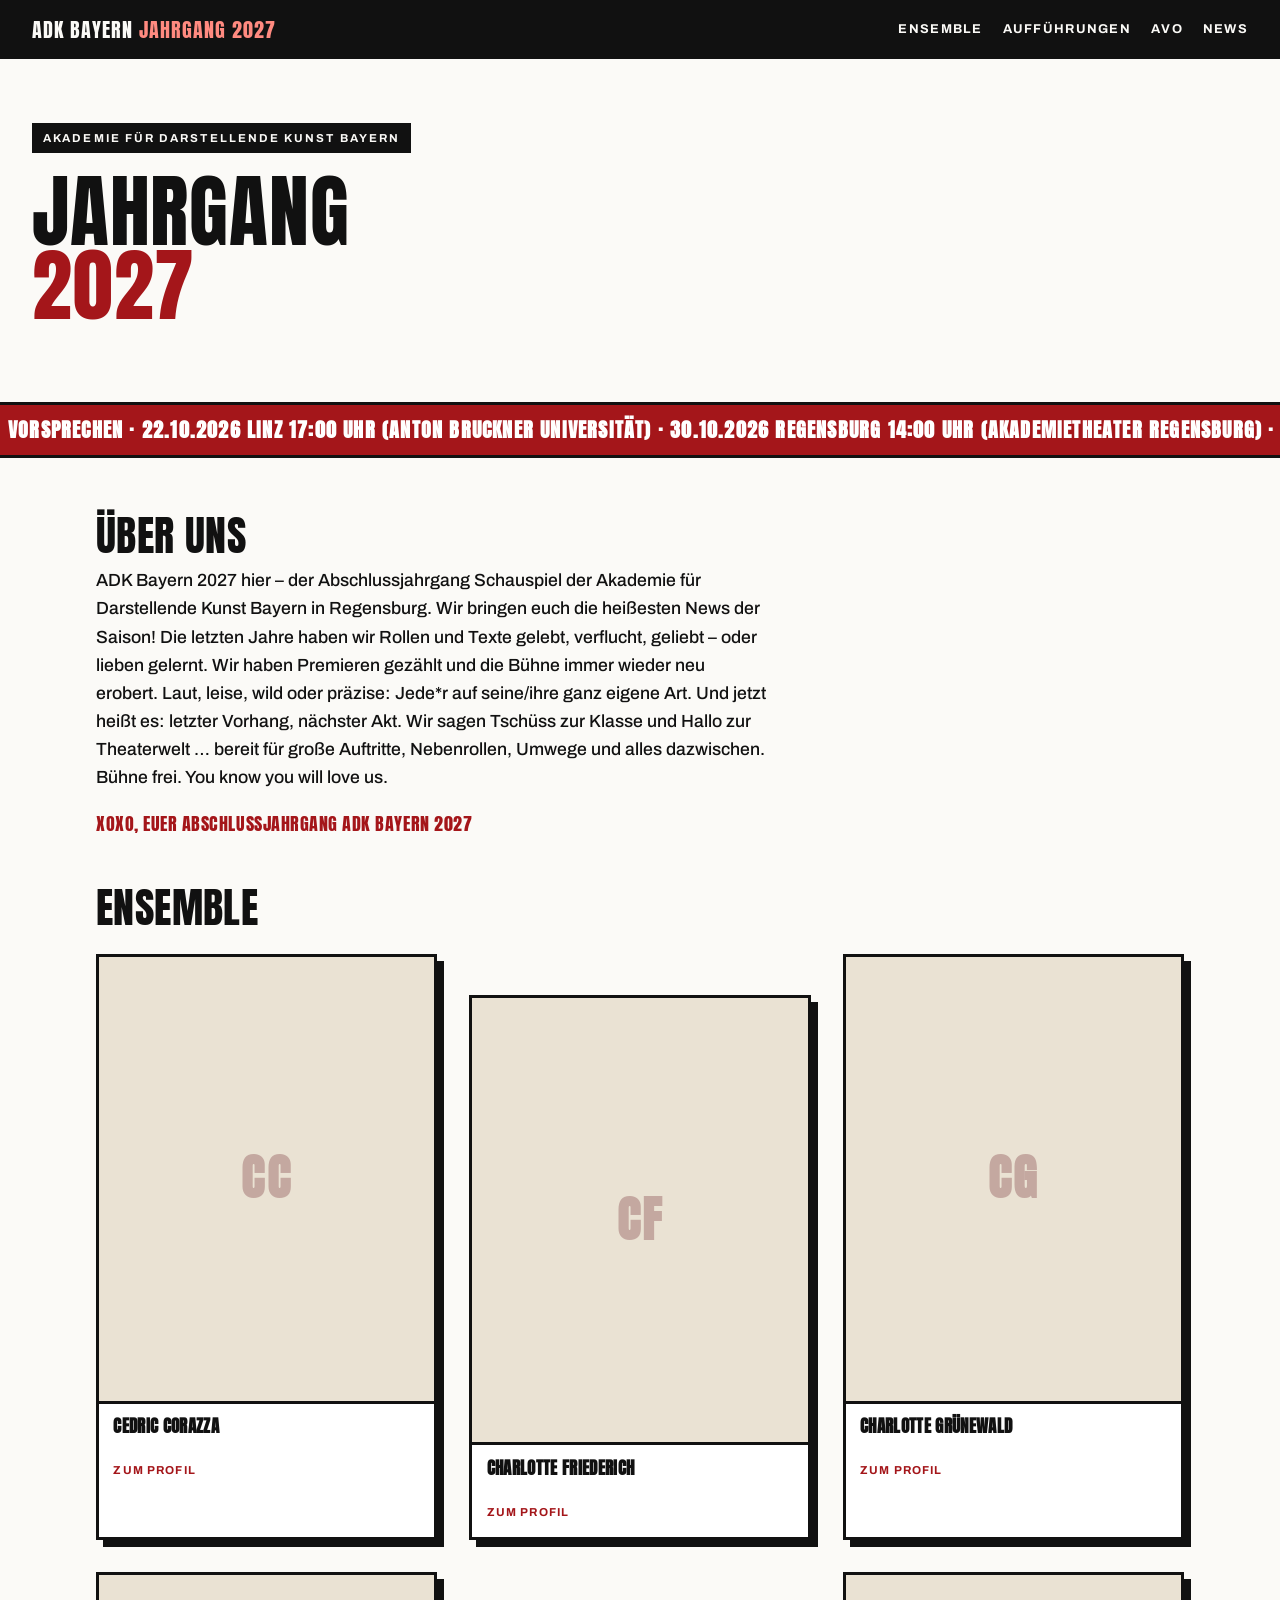
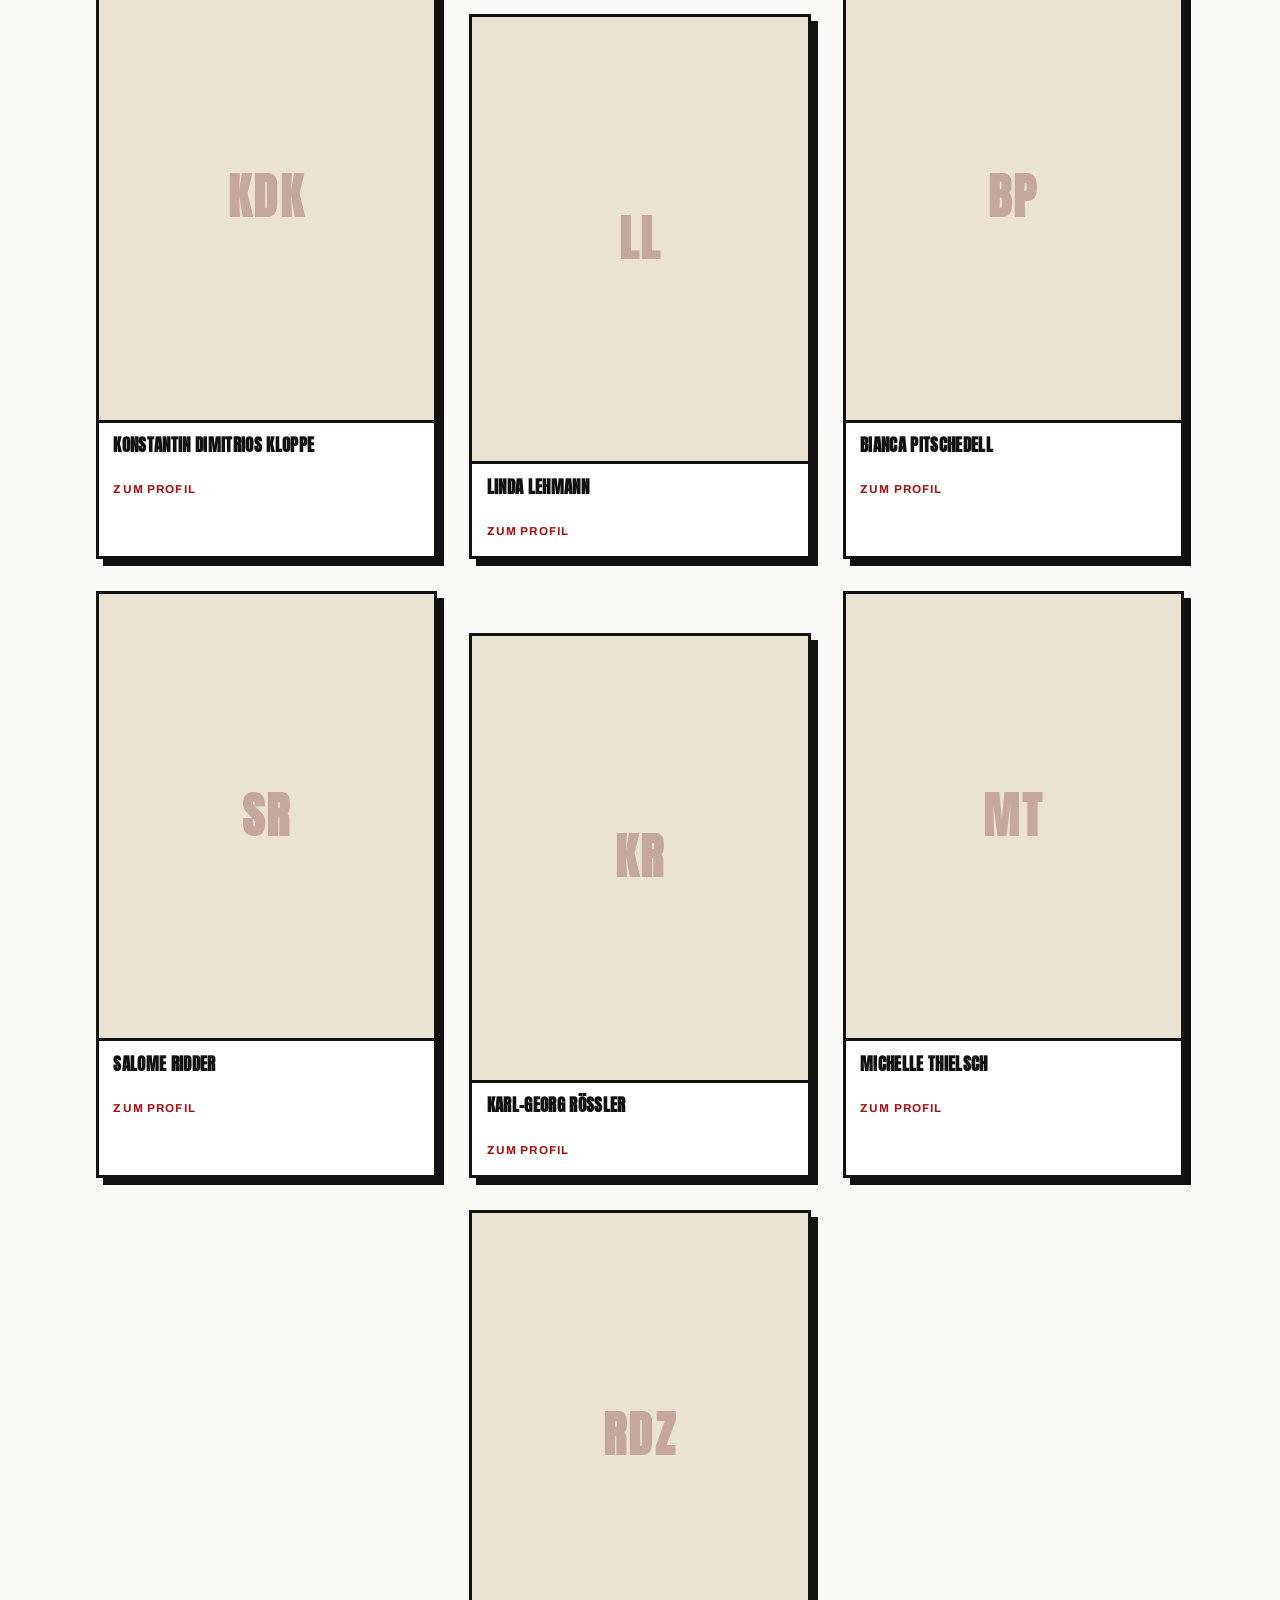
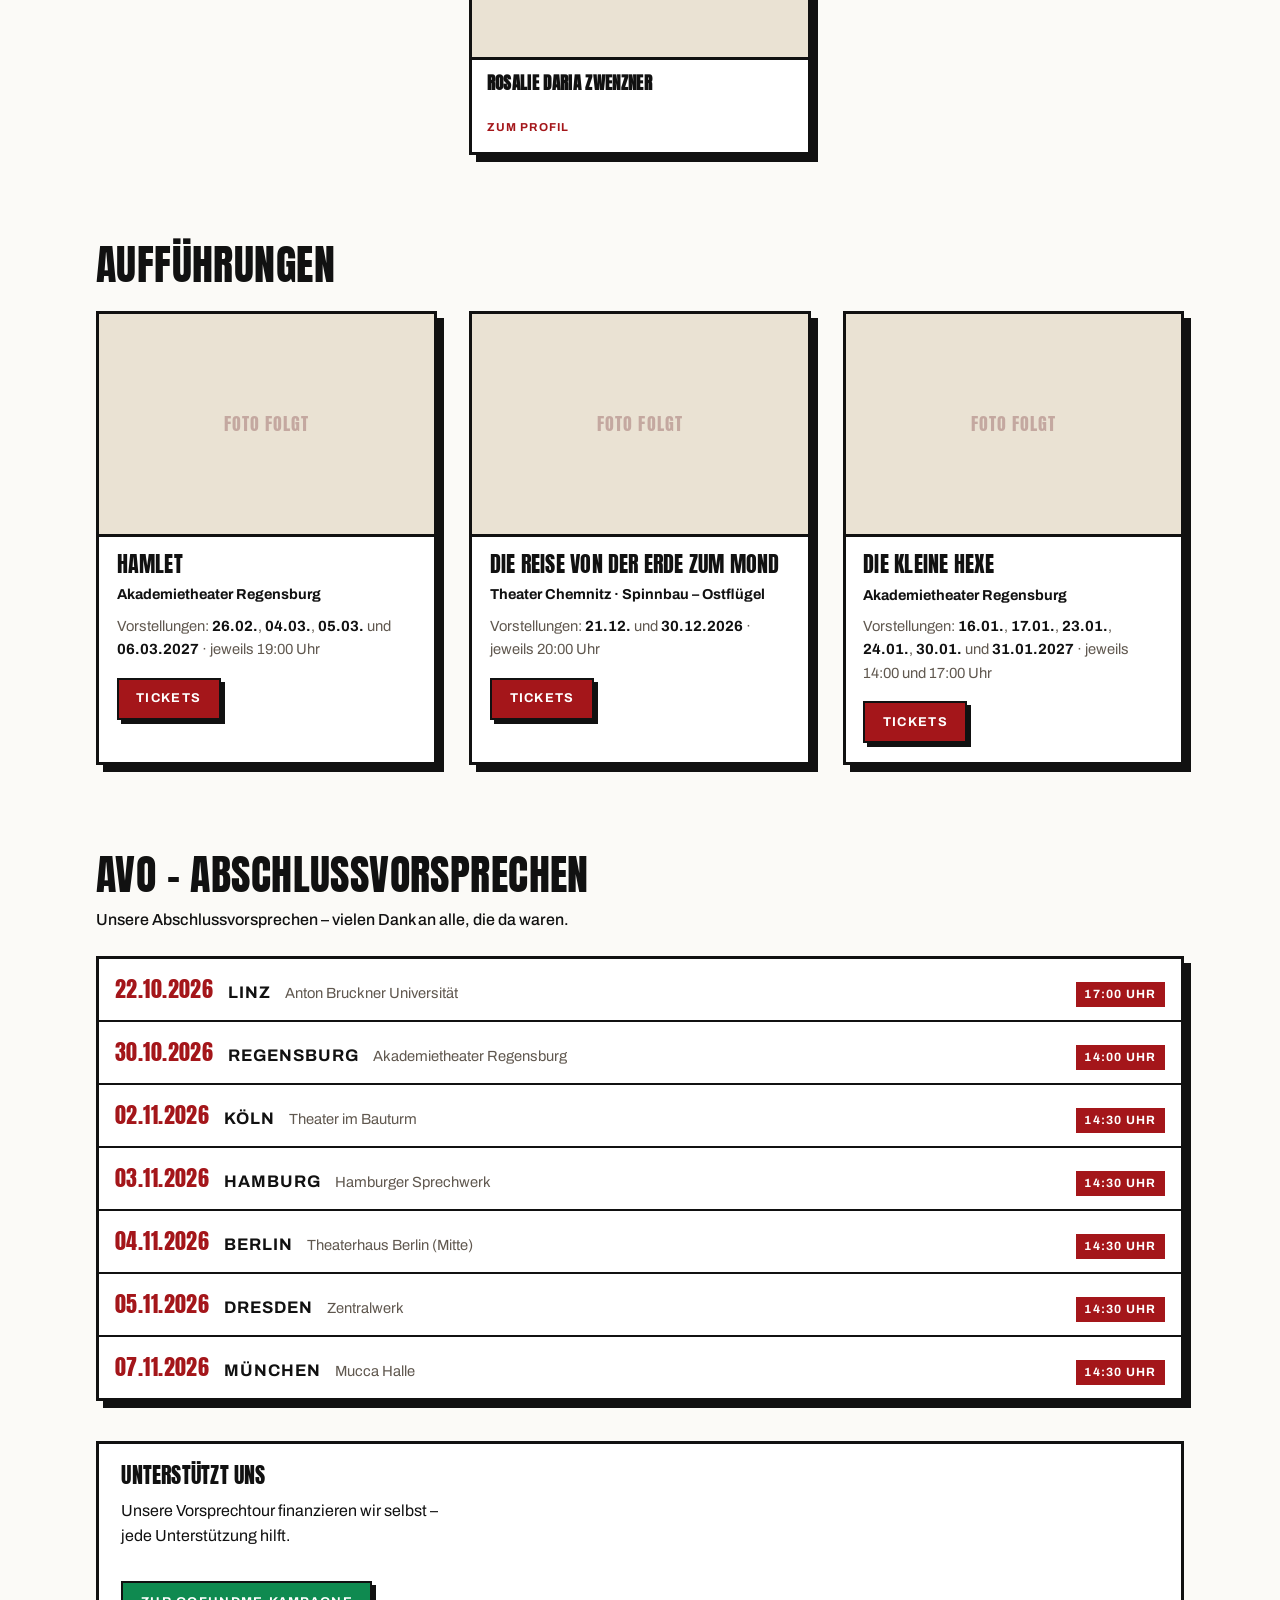
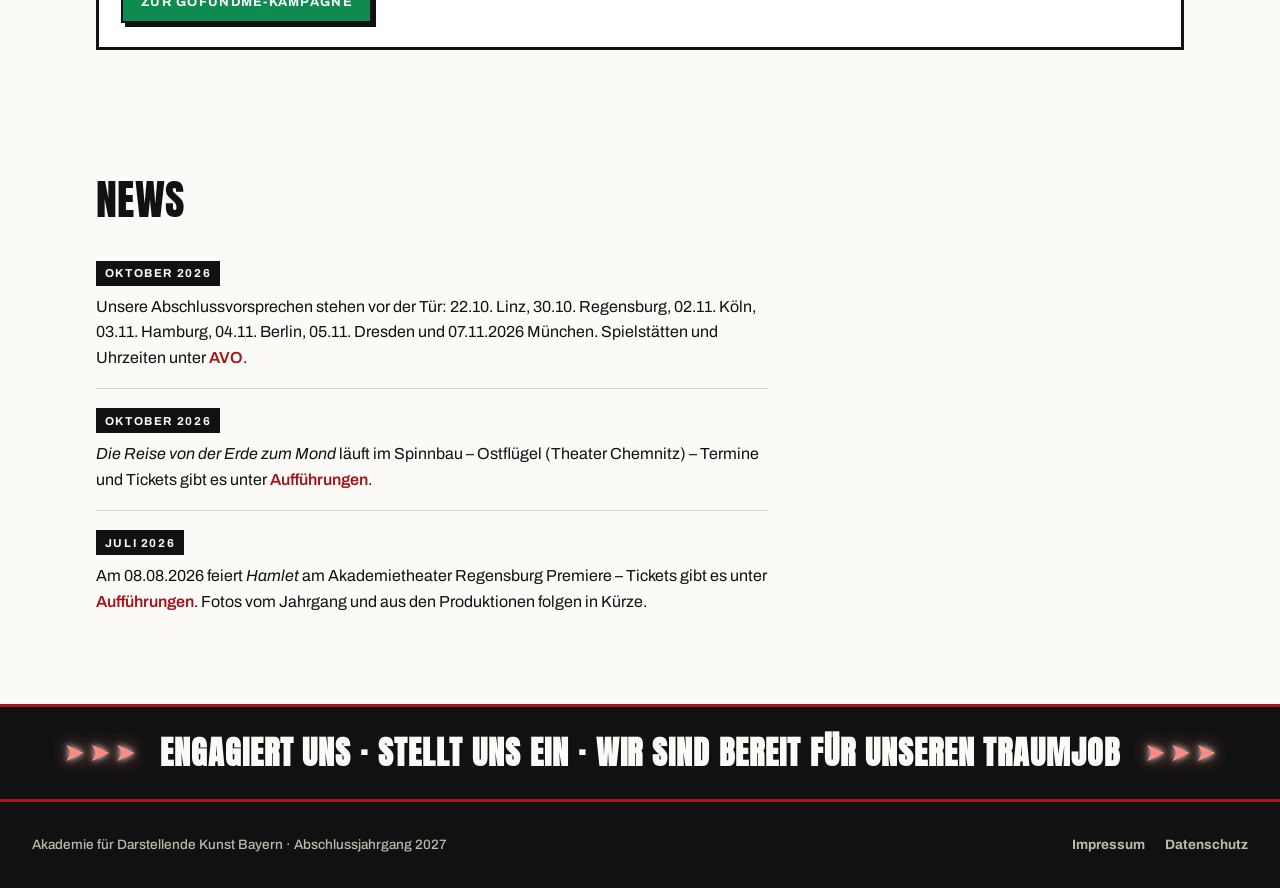
==== commit 4f990563: "AVO-Anmeldung nach den Abschlussvorsprechen entfernen - Startseite: Block „Zum Vorsprechen anmelden“" ====
--- a/index.html
+++ b/index.html
@@ -3,55 +3,747 @@
 <head>
   <meta charset="utf-8">
   <meta name="viewport" content="width=device-width, initial-scale=1">
-  <title>ADK Bayern – Abschlussjahrgang 2027 | Schauspiel-Ensemble</title>
-  <meta name="description" content="Der Abschlussjahrgang 2027 der Akademie für Darstellende Kunst Bayern in Regensburg stellt sich vor: zehn Schauspielstudierende mit Steckbrief, Vita und Showreel – inklusive Termine der Abschlussvorsprechen.">
+  <!-- BUILD:SEO START – automatisch erzeugt von tools/build-pages.py, nicht von Hand bearbeiten -->
+  <title>ADK Bayern Jahrgang 2027 – Abschlussjahrgang &amp; Abschlussvorsprechen</title>
+  <meta name="description" content="Abschlussjahrgang 2027 der ADK Bayern (Akademie für Darstellende Kunst Bayern): zehn Schauspieler:innen, Aufführungen und Termine der Abschlussvorsprechen.">
   <link rel="canonical" href="https://adk-bayern-2027.de/">
   <meta property="og:type" content="website">
-  <meta property="og:title" content="ADK Bayern – Abschlussjahrgang 2027">
-  <meta property="og:description" content="Zehn Schauspielstudierende der Akademie für Darstellende Kunst Bayern in Regensburg stellen sich vor – mit Steckbrief, Vita und Showreel.">
+  <meta property="og:site_name" content="ADK Bayern Jahrgang 2027">
+  <meta property="og:title" content="ADK Bayern Jahrgang 2027 – Abschlussjahrgang &amp; Abschlussvorsprechen">
+  <meta property="og:description" content="Abschlussjahrgang 2027 der ADK Bayern (Akademie für Darstellende Kunst Bayern): zehn Schauspieler:innen, Aufführungen und Termine der Abschlussvorsprechen.">
   <meta property="og:url" content="https://adk-bayern-2027.de/">
-  <meta property="og:image" content="https://adk-bayern-2027.de/assets/images/group.jpg">
+  <meta property="og:image" content="https://adk-bayern-2027.de/assets/images/w1200/group.jpg">
+  <meta property="og:image:width" content="1200">
+  <meta property="og:image:height" content="800">
+  <meta property="og:image:alt" content="Gruppenfoto des Abschlussjahrgangs 2027">
   <meta property="og:locale" content="de_DE">
   <meta name="twitter:card" content="summary_large_image">
-  <meta name="twitter:title" content="ADK Bayern – Abschlussjahrgang 2027">
-  <meta name="twitter:description" content="Zehn Schauspielstudierende der Akademie für Darstellende Kunst Bayern stellen sich vor.">
-  <link rel="preload" href="assets/fonts/anton-400-latin.woff2" as="font" type="font/woff2" crossorigin>
-  <link rel="stylesheet" href="assets/css/style.css?v=20261019-5">
-  <link rel="icon" href="/favicon.ico?v=20261019-5" sizes="48x48">
-  <link rel="icon" type="image/svg+xml" href="/favicon.svg?v=20261019-5">
-  <link rel="icon" type="image/png" sizes="96x96" href="/favicon-96x96.png?v=20261019-5">
-  <link rel="apple-touch-icon" sizes="180x180" href="/apple-touch-icon.png?v=20261019-5">
-  <link rel="manifest" href="/site.webmanifest?v=20261019-5">
-  <meta name="theme-color" content="#fbfaf7">
+  <meta name="twitter:title" content="ADK Bayern Jahrgang 2027 – Abschlussjahrgang &amp; Abschlussvorsprechen">
+  <meta name="twitter:description" content="Abschlussjahrgang 2027 der ADK Bayern (Akademie für Darstellende Kunst Bayern): zehn Schauspieler:innen, Aufführungen und Termine der Abschlussvorsprechen.">
+  <meta name="twitter:image" content="https://adk-bayern-2027.de/assets/images/w1200/group.jpg">
+  <meta name="twitter:image:alt" content="Gruppenfoto des Abschlussjahrgangs 2027">
   <script type="application/ld+json">
-  {
-    "@context": "https://schema.org",
-    "@type": "PerformingGroup",
-    "name": "ADK Bayern – Abschlussjahrgang 2027",
-    "url": "https://adk-bayern-2027.de/",
-    "description": "Abschlussjahrgang 2027 der Akademie für Darstellende Kunst Bayern in Regensburg: zehn Schauspielstudierende.",
-    "address": {
-      "@type": "PostalAddress",
-      "addressLocality": "Regensburg",
-      "addressCountry": "DE"
-    },
-    "parentOrganization": {
+{
+  "@context": "https://schema.org",
+  "@graph": [
+    {
+      "@type": "WebSite",
+      "@id": "https://adk-bayern-2027.de/#website",
+      "url": "https://adk-bayern-2027.de/",
+      "name": "ADK Bayern Jahrgang 2027",
+      "inLanguage": "de",
+      "publisher": {
+        "@id": "https://adk-bayern-2027.de/#jahrgang"
+      }
+    },
+    {
       "@type": "EducationalOrganization",
+      "@id": "https://adk-bayern-2027.de/#akademie",
       "name": "Akademie für Darstellende Kunst Bayern",
       "address": {
         "@type": "PostalAddress",
         "addressLocality": "Regensburg",
         "addressCountry": "DE"
       }
+    },
+    {
+      "@type": "PerformingGroup",
+      "@id": "https://adk-bayern-2027.de/#jahrgang",
+      "name": "ADK Bayern – Abschlussjahrgang 2027",
+      "url": "https://adk-bayern-2027.de/",
+      "description": "Abschlussjahrgang 2027 der Akademie für Darstellende Kunst Bayern in Regensburg: zehn Schauspieler:innen.",
+      "image": "https://adk-bayern-2027.de/assets/images/w1200/group.jpg",
+      "address": {
+        "@type": "PostalAddress",
+        "addressLocality": "Regensburg",
+        "addressCountry": "DE"
+      },
+      "parentOrganization": {
+        "@id": "https://adk-bayern-2027.de/#akademie"
+      },
+      "sameAs": [
+        "https://www.instagram.com/adkbayern2027/"
+      ],
+      "member": [
+        {
+          "@type": "Person",
+          "@id": "https://adk-bayern-2027.de/students/cedric-corazza.html#person",
+          "name": "Cedric Corazza",
+          "url": "https://adk-bayern-2027.de/students/cedric-corazza.html"
+        },
+        {
+          "@type": "Person",
+          "@id": "https://adk-bayern-2027.de/students/charlotte-friederich.html#person",
+          "name": "Charlotte Friederich",
+          "url": "https://adk-bayern-2027.de/students/charlotte-friederich.html"
+        },
+        {
+          "@type": "Person",
+          "@id": "https://adk-bayern-2027.de/students/charlotte-gruenewald.html#person",
+          "name": "Charlotte Grünewald",
+          "url": "https://adk-bayern-2027.de/students/charlotte-gruenewald.html"
+        },
+        {
+          "@type": "Person",
+          "@id": "https://adk-bayern-2027.de/students/konstantin-kloppe.html#person",
+          "name": "Konstantin Dimitrios Kloppe",
+          "url": "https://adk-bayern-2027.de/students/konstantin-kloppe.html"
+        },
+        {
+          "@type": "Person",
+          "@id": "https://adk-bayern-2027.de/students/linda-lehmann.html#person",
+          "name": "Linda Lehmann",
+          "url": "https://adk-bayern-2027.de/students/linda-lehmann.html"
+        },
+        {
+          "@type": "Person",
+          "@id": "https://adk-bayern-2027.de/students/bianca-pitschedell.html#person",
+          "name": "Bianca Pitschedell",
+          "url": "https://adk-bayern-2027.de/students/bianca-pitschedell.html"
+        },
+        {
+          "@type": "Person",
+          "@id": "https://adk-bayern-2027.de/students/salome-ridder.html#person",
+          "name": "Salome Ridder",
+          "url": "https://adk-bayern-2027.de/students/salome-ridder.html"
+        },
+        {
+          "@type": "Person",
+          "@id": "https://adk-bayern-2027.de/students/karl-georg-roessler.html#person",
+          "name": "Karl-Georg Rößler",
+          "url": "https://adk-bayern-2027.de/students/karl-georg-roessler.html"
+        },
+        {
+          "@type": "Person",
+          "@id": "https://adk-bayern-2027.de/students/michelle-thielsch.html#person",
+          "name": "Michelle Thielsch",
+          "url": "https://adk-bayern-2027.de/students/michelle-thielsch.html"
+        },
+        {
+          "@type": "Person",
+          "@id": "https://adk-bayern-2027.de/students/rosalie-zwenzner.html#person",
+          "name": "Rosalie Daria Zwenzner",
+          "url": "https://adk-bayern-2027.de/students/rosalie-zwenzner.html"
+        }
+      ]
+    },
+    {
+      "@type": "ItemList",
+      "@id": "https://adk-bayern-2027.de/#ensemble",
+      "name": "Ensemble – ADK Bayern – Abschlussjahrgang 2027",
+      "itemListElement": [
+        {
+          "@type": "ListItem",
+          "position": 1,
+          "url": "https://adk-bayern-2027.de/students/cedric-corazza.html",
+          "name": "Cedric Corazza"
+        },
+        {
+          "@type": "ListItem",
+          "position": 2,
+          "url": "https://adk-bayern-2027.de/students/charlotte-friederich.html",
+          "name": "Charlotte Friederich"
+        },
+        {
+          "@type": "ListItem",
+          "position": 3,
+          "url": "https://adk-bayern-2027.de/students/charlotte-gruenewald.html",
+          "name": "Charlotte Grünewald"
+        },
+        {
+          "@type": "ListItem",
+          "position": 4,
+          "url": "https://adk-bayern-2027.de/students/konstantin-kloppe.html",
+          "name": "Konstantin Dimitrios Kloppe"
+        },
+        {
+          "@type": "ListItem",
+          "position": 5,
+          "url": "https://adk-bayern-2027.de/students/linda-lehmann.html",
+          "name": "Linda Lehmann"
+        },
+        {
+          "@type": "ListItem",
+          "position": 6,
+          "url": "https://adk-bayern-2027.de/students/bianca-pitschedell.html",
+          "name": "Bianca Pitschedell"
+        },
+        {
+          "@type": "ListItem",
+          "position": 7,
+          "url": "https://adk-bayern-2027.de/students/salome-ridder.html",
+          "name": "Salome Ridder"
+        },
+        {
+          "@type": "ListItem",
+          "position": 8,
+          "url": "https://adk-bayern-2027.de/students/karl-georg-roessler.html",
+          "name": "Karl-Georg Rößler"
+        },
+        {
+          "@type": "ListItem",
+          "position": 9,
+          "url": "https://adk-bayern-2027.de/students/michelle-thielsch.html",
+          "name": "Michelle Thielsch"
+        },
+        {
+          "@type": "ListItem",
+          "position": 10,
+          "url": "https://adk-bayern-2027.de/students/rosalie-zwenzner.html",
+          "name": "Rosalie Daria Zwenzner"
+        }
+      ]
+    },
+    {
+      "@type": "TheaterEvent",
+      "name": "Hamlet",
+      "startDate": "2027-02-26T19:00:00+01:00",
+      "eventStatus": "https://schema.org/EventScheduled",
+      "eventAttendanceMode": "https://schema.org/OfflineEventAttendanceMode",
+      "location": {
+        "@type": "Place",
+        "name": "Akademietheater Regensburg",
+        "address": {
+          "@type": "PostalAddress",
+          "addressLocality": "Regensburg",
+          "addressCountry": "DE"
+        }
+      },
+      "performer": {
+        "@id": "https://adk-bayern-2027.de/#jahrgang"
+      },
+      "organizer": {
+        "@id": "https://adk-bayern-2027.de/#akademie"
+      },
+      "url": "https://adk-bayern-2027.de/#auffuehrungen",
+      "image": "https://adk-bayern-2027.de/assets/images/productions/w1200/hamlet.jpg",
+      "offers": {
+        "@type": "Offer",
+        "url": "https://okticket.de/tickets-hamlet-regensburg-akademietheater-e58704?event_id=58704"
+      }
+    },
+    {
+      "@type": "TheaterEvent",
+      "name": "Hamlet",
+      "startDate": "2027-03-04T19:00:00+01:00",
+      "eventStatus": "https://schema.org/EventScheduled",
+      "eventAttendanceMode": "https://schema.org/OfflineEventAttendanceMode",
+      "location": {
+        "@type": "Place",
+        "name": "Akademietheater Regensburg",
+        "address": {
+          "@type": "PostalAddress",
+          "addressLocality": "Regensburg",
+          "addressCountry": "DE"
+        }
+      },
+      "performer": {
+        "@id": "https://adk-bayern-2027.de/#jahrgang"
+      },
+      "organizer": {
+        "@id": "https://adk-bayern-2027.de/#akademie"
+      },
+      "url": "https://adk-bayern-2027.de/#auffuehrungen",
+      "image": "https://adk-bayern-2027.de/assets/images/productions/w1200/hamlet.jpg",
+      "offers": {
+        "@type": "Offer",
+        "url": "https://okticket.de/tickets-hamlet-regensburg-akademietheater-e58704?event_id=58704"
+      }
+    },
+    {
+      "@type": "TheaterEvent",
+      "name": "Hamlet",
+      "startDate": "2027-03-05T19:00:00+01:00",
+      "eventStatus": "https://schema.org/EventScheduled",
+      "eventAttendanceMode": "https://schema.org/OfflineEventAttendanceMode",
+      "location": {
+        "@type": "Place",
+        "name": "Akademietheater Regensburg",
+        "address": {
+          "@type": "PostalAddress",
+          "addressLocality": "Regensburg",
+          "addressCountry": "DE"
+        }
+      },
+      "performer": {
+        "@id": "https://adk-bayern-2027.de/#jahrgang"
+      },
+      "organizer": {
+        "@id": "https://adk-bayern-2027.de/#akademie"
+      },
+      "url": "https://adk-bayern-2027.de/#auffuehrungen",
+      "image": "https://adk-bayern-2027.de/assets/images/productions/w1200/hamlet.jpg",
+      "offers": {
+        "@type": "Offer",
+        "url": "https://okticket.de/tickets-hamlet-regensburg-akademietheater-e58704?event_id=58704"
+      }
+    },
+    {
+      "@type": "TheaterEvent",
+      "name": "Hamlet",
+      "startDate": "2027-03-06T19:00:00+01:00",
+      "eventStatus": "https://schema.org/EventScheduled",
+      "eventAttendanceMode": "https://schema.org/OfflineEventAttendanceMode",
+      "location": {
+        "@type": "Place",
+        "name": "Akademietheater Regensburg",
+        "address": {
+          "@type": "PostalAddress",
+          "addressLocality": "Regensburg",
+          "addressCountry": "DE"
+        }
+      },
+      "performer": {
+        "@id": "https://adk-bayern-2027.de/#jahrgang"
+      },
+      "organizer": {
+        "@id": "https://adk-bayern-2027.de/#akademie"
+      },
+      "url": "https://adk-bayern-2027.de/#auffuehrungen",
+      "image": "https://adk-bayern-2027.de/assets/images/productions/w1200/hamlet.jpg",
+      "offers": {
+        "@type": "Offer",
+        "url": "https://okticket.de/tickets-hamlet-regensburg-akademietheater-e58704?event_id=58704"
+      }
+    },
+    {
+      "@type": "TheaterEvent",
+      "name": "Die Reise von der Erde zum Mond",
+      "startDate": "2026-11-28T20:00:00+01:00",
+      "eventStatus": "https://schema.org/EventScheduled",
+      "eventAttendanceMode": "https://schema.org/OfflineEventAttendanceMode",
+      "location": {
+        "@type": "Place",
+        "name": "Theater Chemnitz · Spinnbau – Ostflügel",
+        "address": {
+          "@type": "PostalAddress",
+          "addressLocality": "Chemnitz",
+          "addressCountry": "DE"
+        }
+      },
+      "performer": {
+        "@id": "https://adk-bayern-2027.de/#jahrgang"
+      },
+      "organizer": {
+        "@id": "https://adk-bayern-2027.de/#akademie"
+      },
+      "url": "https://adk-bayern-2027.de/#auffuehrungen",
+      "image": "https://adk-bayern-2027.de/assets/images/productions/w1200/reise-zum-mond.jpg",
+      "offers": {
+        "@type": "Offer",
+        "url": "https://www.theater-chemnitz.de/spielplan/detailseite/die-reise-von-der-erde-zum-mond"
+      }
+    },
+    {
+      "@type": "TheaterEvent",
+      "name": "Die Reise von der Erde zum Mond",
+      "startDate": "2026-12-21T20:00:00+01:00",
+      "eventStatus": "https://schema.org/EventScheduled",
+      "eventAttendanceMode": "https://schema.org/OfflineEventAttendanceMode",
+      "location": {
+        "@type": "Place",
+        "name": "Theater Chemnitz · Spinnbau – Ostflügel",
+        "address": {
+          "@type": "PostalAddress",
+          "addressLocality": "Chemnitz",
+          "addressCountry": "DE"
+        }
+      },
+      "performer": {
+        "@id": "https://adk-bayern-2027.de/#jahrgang"
+      },
+      "organizer": {
+        "@id": "https://adk-bayern-2027.de/#akademie"
+      },
+      "url": "https://adk-bayern-2027.de/#auffuehrungen",
+      "image": "https://adk-bayern-2027.de/assets/images/productions/w1200/reise-zum-mond.jpg",
+      "offers": {
+        "@type": "Offer",
+        "url": "https://www.theater-chemnitz.de/spielplan/detailseite/die-reise-von-der-erde-zum-mond"
+      }
+    },
+    {
+      "@type": "TheaterEvent",
+      "name": "Die Reise von der Erde zum Mond",
+      "startDate": "2026-12-30T20:00:00+01:00",
+      "eventStatus": "https://schema.org/EventScheduled",
+      "eventAttendanceMode": "https://schema.org/OfflineEventAttendanceMode",
+      "location": {
+        "@type": "Place",
+        "name": "Theater Chemnitz · Spinnbau – Ostflügel",
+        "address": {
+          "@type": "PostalAddress",
+          "addressLocality": "Chemnitz",
+          "addressCountry": "DE"
+        }
+      },
+      "performer": {
+        "@id": "https://adk-bayern-2027.de/#jahrgang"
+      },
+      "organizer": {
+        "@id": "https://adk-bayern-2027.de/#akademie"
+      },
+      "url": "https://adk-bayern-2027.de/#auffuehrungen",
+      "image": "https://adk-bayern-2027.de/assets/images/productions/w1200/reise-zum-mond.jpg",
+      "offers": {
+        "@type": "Offer",
+        "url": "https://www.theater-chemnitz.de/spielplan/detailseite/die-reise-von-der-erde-zum-mond"
+      }
+    },
+    {
+      "@type": "TheaterEvent",
+      "name": "Die kleine Hexe",
+      "startDate": "2027-01-16T14:00:00+01:00",
+      "eventStatus": "https://schema.org/EventScheduled",
+      "eventAttendanceMode": "https://schema.org/OfflineEventAttendanceMode",
+      "location": {
+        "@type": "Place",
+        "name": "Akademietheater Regensburg",
+        "address": {
+          "@type": "PostalAddress",
+          "addressLocality": "Regensburg",
+          "addressCountry": "DE"
+        }
+      },
+      "performer": {
+        "@id": "https://adk-bayern-2027.de/#jahrgang"
+      },
+      "organizer": {
+        "@id": "https://adk-bayern-2027.de/#akademie"
+      },
+      "url": "https://adk-bayern-2027.de/#auffuehrungen",
+      "image": "https://adk-bayern-2027.de/assets/images/productions/w1200/kleine-hexe.jpg",
+      "offers": {
+        "@type": "Offer",
+        "url": "https://okticket.de/tickets-akademietheater-regensburg-v171199"
+      }
+    },
+    {
+      "@type": "TheaterEvent",
+      "name": "Die kleine Hexe",
+      "startDate": "2027-01-16T17:00:00+01:00",
+      "eventStatus": "https://schema.org/EventScheduled",
+      "eventAttendanceMode": "https://schema.org/OfflineEventAttendanceMode",
+      "location": {
+        "@type": "Place",
+        "name": "Akademietheater Regensburg",
+        "address": {
+          "@type": "PostalAddress",
+          "addressLocality": "Regensburg",
+          "addressCountry": "DE"
+        }
+      },
+      "performer": {
+        "@id": "https://adk-bayern-2027.de/#jahrgang"
+      },
+      "organizer": {
+        "@id": "https://adk-bayern-2027.de/#akademie"
+      },
+      "url": "https://adk-bayern-2027.de/#auffuehrungen",
+      "image": "https://adk-bayern-2027.de/assets/images/productions/w1200/kleine-hexe.jpg",
+      "offers": {
+        "@type": "Offer",
+        "url": "https://okticket.de/tickets-akademietheater-regensburg-v171199"
+      }
+    },
+    {
+      "@type": "TheaterEvent",
+      "name": "Die kleine Hexe",
+      "startDate": "2027-01-17T14:00:00+01:00",
+      "eventStatus": "https://schema.org/EventScheduled",
+      "eventAttendanceMode": "https://schema.org/OfflineEventAttendanceMode",
+      "location": {
+        "@type": "Place",
+        "name": "Akademietheater Regensburg",
+        "address": {
+          "@type": "PostalAddress",
+          "addressLocality": "Regensburg",
+          "addressCountry": "DE"
+        }
+      },
+      "performer": {
+        "@id": "https://adk-bayern-2027.de/#jahrgang"
+      },
+      "organizer": {
+        "@id": "https://adk-bayern-2027.de/#akademie"
+      },
+      "url": "https://adk-bayern-2027.de/#auffuehrungen",
+      "image": "https://adk-bayern-2027.de/assets/images/productions/w1200/kleine-hexe.jpg",
+      "offers": {
+        "@type": "Offer",
+        "url": "https://okticket.de/tickets-akademietheater-regensburg-v171199"
+      }
+    },
+    {
+      "@type": "TheaterEvent",
+      "name": "Die kleine Hexe",
+      "startDate": "2027-01-17T17:00:00+01:00",
+      "eventStatus": "https://schema.org/EventScheduled",
+      "eventAttendanceMode": "https://schema.org/OfflineEventAttendanceMode",
+      "location": {
+        "@type": "Place",
+        "name": "Akademietheater Regensburg",
+        "address": {
+          "@type": "PostalAddress",
+          "addressLocality": "Regensburg",
+          "addressCountry": "DE"
+        }
+      },
+      "performer": {
+        "@id": "https://adk-bayern-2027.de/#jahrgang"
+      },
+      "organizer": {
+        "@id": "https://adk-bayern-2027.de/#akademie"
+      },
+      "url": "https://adk-bayern-2027.de/#auffuehrungen",
+      "image": "https://adk-bayern-2027.de/assets/images/productions/w1200/kleine-hexe.jpg",
+      "offers": {
+        "@type": "Offer",
+        "url": "https://okticket.de/tickets-akademietheater-regensburg-v171199"
+      }
+    },
+    {
+      "@type": "TheaterEvent",
+      "name": "Die kleine Hexe",
+      "startDate": "2027-01-23T14:00:00+01:00",
+      "eventStatus": "https://schema.org/EventScheduled",
+      "eventAttendanceMode": "https://schema.org/OfflineEventAttendanceMode",
+      "location": {
+        "@type": "Place",
+        "name": "Akademietheater Regensburg",
+        "address": {
+          "@type": "PostalAddress",
+          "addressLocality": "Regensburg",
+          "addressCountry": "DE"
+        }
+      },
+      "performer": {
+        "@id": "https://adk-bayern-2027.de/#jahrgang"
+      },
+      "organizer": {
+        "@id": "https://adk-bayern-2027.de/#akademie"
+      },
+      "url": "https://adk-bayern-2027.de/#auffuehrungen",
+      "image": "https://adk-bayern-2027.de/assets/images/productions/w1200/kleine-hexe.jpg",
+      "offers": {
+        "@type": "Offer",
+        "url": "https://okticket.de/tickets-akademietheater-regensburg-v171199"
+      }
+    },
+    {
+      "@type": "TheaterEvent",
+      "name": "Die kleine Hexe",
+      "startDate": "2027-01-23T17:00:00+01:00",
+      "eventStatus": "https://schema.org/EventScheduled",
+      "eventAttendanceMode": "https://schema.org/OfflineEventAttendanceMode",
+      "location": {
+        "@type": "Place",
+        "name": "Akademietheater Regensburg",
+        "address": {
+          "@type": "PostalAddress",
+          "addressLocality": "Regensburg",
+          "addressCountry": "DE"
+        }
+      },
+      "performer": {
+        "@id": "https://adk-bayern-2027.de/#jahrgang"
+      },
+      "organizer": {
+        "@id": "https://adk-bayern-2027.de/#akademie"
+      },
+      "url": "https://adk-bayern-2027.de/#auffuehrungen",
+      "image": "https://adk-bayern-2027.de/assets/images/productions/w1200/kleine-hexe.jpg",
+      "offers": {
+        "@type": "Offer",
+        "url": "https://okticket.de/tickets-akademietheater-regensburg-v171199"
+      }
+    },
+    {
+      "@type": "TheaterEvent",
+      "name": "Die kleine Hexe",
+      "startDate": "2027-01-24T14:00:00+01:00",
+      "eventStatus": "https://schema.org/EventScheduled",
+      "eventAttendanceMode": "https://schema.org/OfflineEventAttendanceMode",
+      "location": {
+        "@type": "Place",
+        "name": "Akademietheater Regensburg",
+        "address": {
+          "@type": "PostalAddress",
+          "addressLocality": "Regensburg",
+          "addressCountry": "DE"
+        }
+      },
+      "performer": {
+        "@id": "https://adk-bayern-2027.de/#jahrgang"
+      },
+      "organizer": {
+        "@id": "https://adk-bayern-2027.de/#akademie"
+      },
+      "url": "https://adk-bayern-2027.de/#auffuehrungen",
+      "image": "https://adk-bayern-2027.de/assets/images/productions/w1200/kleine-hexe.jpg",
+      "offers": {
+        "@type": "Offer",
+        "url": "https://okticket.de/tickets-akademietheater-regensburg-v171199"
+      }
+    },
+    {
+      "@type": "TheaterEvent",
+      "name": "Die kleine Hexe",
+      "startDate": "2027-01-24T17:00:00+01:00",
+      "eventStatus": "https://schema.org/EventScheduled",
+      "eventAttendanceMode": "https://schema.org/OfflineEventAttendanceMode",
+      "location": {
+        "@type": "Place",
+        "name": "Akademietheater Regensburg",
+        "address": {
+          "@type": "PostalAddress",
+          "addressLocality": "Regensburg",
+          "addressCountry": "DE"
+        }
+      },
+      "performer": {
+        "@id": "https://adk-bayern-2027.de/#jahrgang"
+      },
+      "organizer": {
+        "@id": "https://adk-bayern-2027.de/#akademie"
+      },
+      "url": "https://adk-bayern-2027.de/#auffuehrungen",
+      "image": "https://adk-bayern-2027.de/assets/images/productions/w1200/kleine-hexe.jpg",
+      "offers": {
+        "@type": "Offer",
+        "url": "https://okticket.de/tickets-akademietheater-regensburg-v171199"
+      }
+    },
+    {
+      "@type": "TheaterEvent",
+      "name": "Die kleine Hexe",
+      "startDate": "2027-01-30T14:00:00+01:00",
+      "eventStatus": "https://schema.org/EventScheduled",
+      "eventAttendanceMode": "https://schema.org/OfflineEventAttendanceMode",
+      "location": {
+        "@type": "Place",
+        "name": "Akademietheater Regensburg",
+        "address": {
+          "@type": "PostalAddress",
+          "addressLocality": "Regensburg",
+          "addressCountry": "DE"
+        }
+      },
+      "performer": {
+        "@id": "https://adk-bayern-2027.de/#jahrgang"
+      },
+      "organizer": {
+        "@id": "https://adk-bayern-2027.de/#akademie"
+      },
+      "url": "https://adk-bayern-2027.de/#auffuehrungen",
+      "image": "https://adk-bayern-2027.de/assets/images/productions/w1200/kleine-hexe.jpg",
+      "offers": {
+        "@type": "Offer",
+        "url": "https://okticket.de/tickets-akademietheater-regensburg-v171199"
+      }
+    },
+    {
+      "@type": "TheaterEvent",
+      "name": "Die kleine Hexe",
+      "startDate": "2027-01-30T17:00:00+01:00",
+      "eventStatus": "https://schema.org/EventScheduled",
+      "eventAttendanceMode": "https://schema.org/OfflineEventAttendanceMode",
+      "location": {
+        "@type": "Place",
+        "name": "Akademietheater Regensburg",
+        "address": {
+          "@type": "PostalAddress",
+          "addressLocality": "Regensburg",
+          "addressCountry": "DE"
+        }
+      },
+      "performer": {
+        "@id": "https://adk-bayern-2027.de/#jahrgang"
+      },
+      "organizer": {
+        "@id": "https://adk-bayern-2027.de/#akademie"
+      },
+      "url": "https://adk-bayern-2027.de/#auffuehrungen",
+      "image": "https://adk-bayern-2027.de/assets/images/productions/w1200/kleine-hexe.jpg",
+      "offers": {
+        "@type": "Offer",
+        "url": "https://okticket.de/tickets-akademietheater-regensburg-v171199"
+      }
+    },
+    {
+      "@type": "TheaterEvent",
+      "name": "Die kleine Hexe",
+      "startDate": "2027-01-31T14:00:00+01:00",
+      "eventStatus": "https://schema.org/EventScheduled",
+      "eventAttendanceMode": "https://schema.org/OfflineEventAttendanceMode",
+      "location": {
+        "@type": "Place",
+        "name": "Akademietheater Regensburg",
+        "address": {
+          "@type": "PostalAddress",
+          "addressLocality": "Regensburg",
+          "addressCountry": "DE"
+        }
+      },
+      "performer": {
+        "@id": "https://adk-bayern-2027.de/#jahrgang"
+      },
+      "organizer": {
+        "@id": "https://adk-bayern-2027.de/#akademie"
+      },
+      "url": "https://adk-bayern-2027.de/#auffuehrungen",
+      "image": "https://adk-bayern-2027.de/assets/images/productions/w1200/kleine-hexe.jpg",
+      "offers": {
+        "@type": "Offer",
+        "url": "https://okticket.de/tickets-akademietheater-regensburg-v171199"
+      }
+    },
+    {
+      "@type": "TheaterEvent",
+      "name": "Die kleine Hexe",
+      "startDate": "2027-01-31T17:00:00+01:00",
+      "eventStatus": "https://schema.org/EventScheduled",
+      "eventAttendanceMode": "https://schema.org/OfflineEventAttendanceMode",
+      "location": {
+        "@type": "Place",
+        "name": "Akademietheater Regensburg",
+        "address": {
+          "@type": "PostalAddress",
+          "addressLocality": "Regensburg",
+          "addressCountry": "DE"
+        }
+      },
+      "performer": {
+        "@id": "https://adk-bayern-2027.de/#jahrgang"
+      },
+      "organizer": {
+        "@id": "https://adk-bayern-2027.de/#akademie"
+      },
+      "url": "https://adk-bayern-2027.de/#auffuehrungen",
+      "image": "https://adk-bayern-2027.de/assets/images/productions/w1200/kleine-hexe.jpg",
+      "offers": {
+        "@type": "Offer",
+        "url": "https://okticket.de/tickets-akademietheater-regensburg-v171199"
+      }
     }
-  }
+  ]
+}
   </script>
+  <!-- BUILD:SEO END -->
+  <link rel="preload" href="assets/fonts/anton-400-latin.woff2" as="font" type="font/woff2" crossorigin>
+  <link rel="stylesheet" href="assets/css/style.css?v=20261111-1">
+  <link rel="icon" href="/favicon.ico?v=20261111-1" sizes="48x48">
+  <link rel="icon" type="image/svg+xml" href="/favicon.svg?v=20261111-1">
+  <link rel="icon" type="image/png" sizes="96x96" href="/favicon-96x96.png?v=20261111-1">
+  <link rel="apple-touch-icon" sizes="180x180" href="/apple-touch-icon.png?v=20261111-1">
+  <link rel="manifest" href="/site.webmanifest?v=20261111-1">
+  <meta name="theme-color" content="#fbfaf7">
 </head>
 <body>
   <a class="skip-link" href="#main" data-i18n="skipLink">Zum Inhalt springen</a>
 
   <header class="site-header">
-    <a class="brand" href="index.html">ADK Bayern <span>Jahrgang 2027</span></a>
+    <a class="brand" href="./">ADK Bayern <span>Jahrgang 2027</span></a>
     <nav>
       <a href="#ensemble" data-i18n="ensemble">Ensemble</a>
       <a href="#auffuehrungen" data-i18n="productions">Aufführungen</a>
@@ -82,7 +774,7 @@
            erzeugt die 8 identischen Kopien, die die CSS-Animation erwartet, und
            nimmt das hidden weg). Ohne JavaScript bleibt das Band unsichtbar –
            die Termine stehen dann im noscript-Block der AVO-Sektion. -->
-      <a class="marquee" href="#anmeldung" aria-label="Vorsprechtermine – zur Anmeldung springen" hidden>
+      <a class="marquee" href="#avo" aria-label="Vorsprechtermine – zur Terminübersicht springen" hidden>
         <div class="marquee-in" aria-hidden="true"></div>
       </a>
     </section>
@@ -97,7 +789,9 @@
     <section class="ensemble" id="ensemble">
       <h2 data-i18n="ensemble">Ensemble</h2>
       <div class="grid" id="ensemble-grid">
-        <noscript><p data-i18n="noscript">Bitte aktivieren Sie JavaScript, um die Profile anzuzeigen.</p></noscript>
+        <!-- BUILD:CONTENT START – automatisch erzeugt von tools/build-pages.py, nicht von Hand bearbeiten -->
+        <a class="card" href="students/cedric-corazza.html"><div class="card-media"><img alt="Cedric Corazza – Portrait" loading="lazy" decoding="async" width="4177" height="5570" sizes="(min-width: 125rem) 20rem, (min-width: 72rem) 21rem, (min-width: 640px) 31vw, 50vw" srcset="./assets/images/students/w600/cedric-corazza.jpg?v=20261111-1 450w, ./assets/images/students/w1200/cedric-corazza.jpg?v=20261111-1 900w, ./assets/images/students/w2000/cedric-corazza.jpg?v=20261111-1 1500w, ./assets/images/students/cedric-corazza.jpg?v=20261111-1 4177w" data-orig="./assets/images/students/cedric-corazza.jpg?v=20261111-1" src="./assets/images/students/w1200/cedric-corazza.jpg?v=20261111-1"><div class="media-fallback" aria-hidden="true">CC</div></div><div class="card-body"><span class="card-name">Cedric Corazza</span><span class="card-cta">Zum Profil</span></div></a><a class="card" href="students/charlotte-friederich.html"><div class="card-media"><img alt="Charlotte Friederich – Portrait" loading="lazy" decoding="async" width="5656" height="3771" sizes="(min-width: 125rem) 20rem, (min-width: 72rem) 21rem, (min-width: 640px) 31vw, 50vw" srcset="./assets/images/students/w600/charlotte-friederich.jpg?v=20261111-1 600w, ./assets/images/students/w1200/charlotte-friederich.jpg?v=20261111-1 1200w, ./assets/images/students/w2000/charlotte-friederich.jpg?v=20261111-1 2000w, ./assets/images/students/charlotte-friederich.jpg?v=20261111-1 5656w" data-orig="./assets/images/students/charlotte-friederich.jpg?v=20261111-1" src="./assets/images/students/w1200/charlotte-friederich.jpg?v=20261111-1"><div class="media-fallback" aria-hidden="true">CF</div></div><div class="card-body"><span class="card-name">Charlotte Friederich</span><span class="card-cta">Zum Profil</span></div></a><a class="card" href="students/charlotte-gruenewald.html"><div class="card-media"><img alt="Charlotte Grünewald – Portrait" loading="lazy" decoding="async" width="1600" height="2133" sizes="(min-width: 125rem) 20rem, (min-width: 72rem) 21rem, (min-width: 640px) 31vw, 50vw" srcset="./assets/images/students/w600/charlotte-gruenewald.jpg?v=20261111-1 450w, ./assets/images/students/w1200/charlotte-gruenewald.jpg?v=20261111-1 900w, ./assets/images/students/w2000/charlotte-gruenewald.jpg?v=20261111-1 1500w, ./assets/images/students/charlotte-gruenewald.jpg?v=20261111-1 1600w" data-orig="./assets/images/students/charlotte-gruenewald.jpg?v=20261111-1" src="./assets/images/students/w1200/charlotte-gruenewald.jpg?v=20261111-1"><div class="media-fallback" aria-hidden="true">CG</div></div><div class="card-body"><span class="card-name">Charlotte Grünewald</span><span class="card-cta">Zum Profil</span></div></a><a class="card" href="students/konstantin-kloppe.html"><div class="card-media"><img alt="Konstantin Dimitrios Kloppe – Portrait" loading="lazy" decoding="async" width="1600" height="2133" sizes="(min-width: 125rem) 20rem, (min-width: 72rem) 21rem, (min-width: 640px) 31vw, 50vw" srcset="./assets/images/students/w600/konstantin-kloppe.jpg?v=20261111-1 450w, ./assets/images/students/w1200/konstantin-kloppe.jpg?v=20261111-1 900w, ./assets/images/students/w2000/konstantin-kloppe.jpg?v=20261111-1 1500w, ./assets/images/students/konstantin-kloppe.jpg?v=20261111-1 1600w" data-orig="./assets/images/students/konstantin-kloppe.jpg?v=20261111-1" src="./assets/images/students/w1200/konstantin-kloppe.jpg?v=20261111-1"><div class="media-fallback" aria-hidden="true">KDK</div></div><div class="card-body"><span class="card-name">Konstantin Dimitrios Kloppe</span><span class="card-cta">Zum Profil</span></div></a><a class="card" href="students/linda-lehmann.html"><div class="card-media"><img alt="Linda Lehmann – Portrait" loading="lazy" decoding="async" width="4156" height="6234" sizes="(min-width: 125rem) 20rem, (min-width: 72rem) 21rem, (min-width: 640px) 31vw, 50vw" srcset="./assets/images/students/w600/linda-lehmann.jpg?v=20261111-1 400w, ./assets/images/students/w1200/linda-lehmann.jpg?v=20261111-1 800w, ./assets/images/students/w2000/linda-lehmann.jpg?v=20261111-1 1333w, ./assets/images/students/linda-lehmann.jpg?v=20261111-1 4156w" data-orig="./assets/images/students/linda-lehmann.jpg?v=20261111-1" src="./assets/images/students/w1200/linda-lehmann.jpg?v=20261111-1"><div class="media-fallback" aria-hidden="true">LL</div></div><div class="card-body"><span class="card-name">Linda Lehmann</span><span class="card-cta">Zum Profil</span></div></a><a class="card" href="students/bianca-pitschedell.html"><div class="card-media"><img alt="Bianca Pitschedell – Portrait" loading="lazy" decoding="async" width="3679" height="5518" sizes="(min-width: 125rem) 20rem, (min-width: 72rem) 21rem, (min-width: 640px) 31vw, 50vw" srcset="./assets/images/students/w600/bianca-pitschedell.jpg?v=20261111-1 400w, ./assets/images/students/w1200/bianca-pitschedell.jpg?v=20261111-1 800w, ./assets/images/students/w2000/bianca-pitschedell.jpg?v=20261111-1 1333w, ./assets/images/students/bianca-pitschedell.jpg?v=20261111-1 3679w" data-orig="./assets/images/students/bianca-pitschedell.jpg?v=20261111-1" src="./assets/images/students/w1200/bianca-pitschedell.jpg?v=20261111-1"><div class="media-fallback" aria-hidden="true">BP</div></div><div class="card-body"><span class="card-name">Bianca Pitschedell</span><span class="card-cta">Zum Profil</span></div></a><a class="card" href="students/salome-ridder.html"><div class="card-media"><img alt="Salome Ridder – Portrait" loading="lazy" decoding="async" width="5669" height="3781" sizes="(min-width: 125rem) 20rem, (min-width: 72rem) 21rem, (min-width: 640px) 31vw, 50vw" srcset="./assets/images/students/w600/salome-ridder.jpg?v=20261111-1 600w, ./assets/images/students/w1200/salome-ridder.jpg?v=20261111-1 1200w, ./assets/images/students/w2000/salome-ridder.jpg?v=20261111-1 2000w, ./assets/images/students/salome-ridder.jpg?v=20261111-1 5669w" data-orig="./assets/images/students/salome-ridder.jpg?v=20261111-1" src="./assets/images/students/w1200/salome-ridder.jpg?v=20261111-1"><div class="media-fallback" aria-hidden="true">SR</div></div><div class="card-body"><span class="card-name">Salome Ridder</span><span class="card-cta">Zum Profil</span></div></a><a class="card" href="students/karl-georg-roessler.html"><div class="card-media"><img alt="Karl-Georg Rößler – Portrait" loading="lazy" decoding="async" width="1600" height="2134" sizes="(min-width: 125rem) 20rem, (min-width: 72rem) 21rem, (min-width: 640px) 31vw, 50vw" srcset="./assets/images/students/w600/karl-georg-roessler.jpg?v=20261111-1 450w, ./assets/images/students/w1200/karl-georg-roessler.jpg?v=20261111-1 900w, ./assets/images/students/w2000/karl-georg-roessler.jpg?v=20261111-1 1500w, ./assets/images/students/karl-georg-roessler.jpg?v=20261111-1 1600w" data-orig="./assets/images/students/karl-georg-roessler.jpg?v=20261111-1" src="./assets/images/students/w1200/karl-georg-roessler.jpg?v=20261111-1"><div class="media-fallback" aria-hidden="true">KR</div></div><div class="card-body"><span class="card-name">Karl-Georg Rößler</span><span class="card-cta">Zum Profil</span></div></a><a class="card" href="students/michelle-thielsch.html"><div class="card-media"><img alt="Michelle Thielsch – Portrait" loading="lazy" decoding="async" width="3686" height="5529" sizes="(min-width: 125rem) 20rem, (min-width: 72rem) 21rem, (min-width: 640px) 31vw, 50vw" srcset="./assets/images/students/w600/michelle-thielsch.jpg?v=20261111-1 400w, ./assets/images/students/w1200/michelle-thielsch.jpg?v=20261111-1 800w, ./assets/images/students/w2000/michelle-thielsch.jpg?v=20261111-1 1333w, ./assets/images/students/michelle-thielsch.jpg?v=20261111-1 3686w" data-orig="./assets/images/students/michelle-thielsch.jpg?v=20261111-1" src="./assets/images/students/w1200/michelle-thielsch.jpg?v=20261111-1"><div class="media-fallback" aria-hidden="true">MT</div></div><div class="card-body"><span class="card-name">Michelle Thielsch</span><span class="card-cta">Zum Profil</span></div></a><a class="card" href="students/rosalie-zwenzner.html"><div class="card-media"><img alt="Rosalie Daria Zwenzner – Portrait" loading="lazy" decoding="async" width="1600" height="2133" sizes="(min-width: 125rem) 20rem, (min-width: 72rem) 21rem, (min-width: 640px) 31vw, 50vw" srcset="./assets/images/students/w600/rosalie-zwenzner.jpg?v=20261111-1 450w, ./assets/images/students/w1200/rosalie-zwenzner.jpg?v=20261111-1 900w, ./assets/images/students/w2000/rosalie-zwenzner.jpg?v=20261111-1 1500w, ./assets/images/students/rosalie-zwenzner.jpg?v=20261111-1 1600w" data-orig="./assets/images/students/rosalie-zwenzner.jpg?v=20261111-1" src="./assets/images/students/w1200/rosalie-zwenzner.jpg?v=20261111-1"><div class="media-fallback" aria-hidden="true">RDZ</div></div><div class="card-body"><span class="card-name">Rosalie Daria Zwenzner</span><span class="card-cta">Zum Profil</span></div></a>
+        <!-- BUILD:CONTENT END -->
       </div>
     </section>
 
@@ -171,10 +865,10 @@
       </noscript>
     </section>
 
-    <!-- AVO: Abschlussvorsprechen mit Terminliste, Trailer, GoFundMe und Anmeldung -->
+    <!-- AVO: Abschlussvorsprechen mit Terminliste, Trailer und GoFundMe -->
     <section class="avo" id="avo">
       <h2>AVO – Abschlussvorsprechen</h2>
-      <p class="avo-lead">Unsere Abschlussvorsprechen – wir freuen uns auf euren Besuch. Ein Klick auf einen Termin führt direkt zur Anmeldung.</p>
+      <p class="avo-lead">Unsere Abschlussvorsprechen – vielen Dank an alle, die da waren.</p>
 
       <!-- Terminliste: wird aus assets/data/termine.js erzeugt -->
       <ol class="avo-dates"></ol>
@@ -204,59 +898,6 @@
           <a class="btn-cta btn-cta--donate" href="https://www.gofundme.com/f/unsere-avoreise-zu-stemmen-absolventinnenvorsprechen" target="_blank" rel="noopener noreferrer">Zur GoFundMe-Kampagne</a>
         </div>
       </div>
-
-      <!-- Anmeldung: optional, aber gern gesehen. Versand über den eigenen
-           PHP-Endpunkt api/avo-anmeldung.php (SMTP über das IONOS-Postfach,
-           Empfänger nur in der Server-Konfiguration, siehe README).
-           Abgeschickt wird per fetch() aus avo.js, nicht als normaler
-           Browser-POST – dadurch bleibt die Statusanzeige auf der Seite. -->
-      <div id="anmeldung" class="avo-anmeldung">
-        <form id="avo-form" class="avo-form" action="api/avo-anmeldung.php" method="POST">
-          <h3>Zum Vorsprechen anmelden</h3>
-          <p>Man muss sich nicht anmelden – aber es ist gern gesehen und hilft uns bei der Planung.</p>
-          <div class="form-field">
-            <label for="avo-termin">Welches Vorsprechen möchtet ihr besuchen?</label>
-            <!-- Optionen kommen aus assets/data/termine.js -->
-            <select id="avo-termin" name="vorsprechen" required>
-              <option value="" disabled selected>Bitte wählen …</option>
-            </select>
-          </div>
-          <div class="form-field">
-            <label for="avo-personen">Anzahl Personen</label>
-            <select id="avo-personen" name="anzahl_personen" required>
-              <option value="" disabled selected>Bitte wählen …</option>
-              <option>1</option>
-              <option>2</option>
-              <option>3</option>
-              <option>4</option>
-              <option>5</option>
-              <option>6</option>
-              <option>7</option>
-              <option>8</option>
-              <option>9</option>
-              <option>10</option>
-              <option>mehr als 10</option>
-            </select>
-          </div>
-          <div class="form-field">
-            <label for="avo-name">Name / Institution <span class="optional">(optional)</span></label>
-            <input id="avo-name" name="name" type="text" autocomplete="organization">
-          </div>
-          <div class="form-field">
-            <label for="avo-email">E-Mail für Rückfragen <span class="optional">(optional)</span></label>
-            <input id="avo-email" name="email" type="email" autocomplete="email">
-          </div>
-          <!-- Honeypot gegen Spam-Bots: für Menschen unsichtbar (visuell
-               versteckt, nicht display:none). Ist es ausgefüllt, verwirft
-               api/avo-anmeldung.php die Anmeldung stillschweigend. -->
-          <div class="form-hp" aria-hidden="true">
-            <label for="avo-website">Website</label>
-            <input id="avo-website" name="website" type="text" tabindex="-1" autocomplete="off">
-          </div>
-          <button class="btn-cta" type="submit">Anmeldung senden</button>
-          <p class="form-status" id="avo-form-status" role="status" aria-live="polite" hidden></p>
-        </form>
-      </div>
     </section>
 
     <!-- News: statisch gepflegt – neue Einträge immer OBEN einfügen -->
@@ -268,7 +909,7 @@
              Stand für Besucher:innen ohne JavaScript. -->
         <li class="news-item">
           <span class="news-date">Oktober 2026</span>
-          <p>Unsere Abschlussvorsprechen stehen vor der Tür: <span data-news-avo>22.10. Linz, 30.10. Regensburg, 02.11. Köln, 03.11. Hamburg, 04.11. Berlin, 05.11. Dresden und 07.11.2026 München</span>. Spielstätten, Uhrzeiten und Anmeldung unter <a href="#avo">AVO</a>.</p>
+          <p>Unsere Abschlussvorsprechen stehen vor der Tür: <span data-news-avo>22.10. Linz, 30.10. Regensburg, 02.11. Köln, 03.11. Hamburg, 04.11. Berlin, 05.11. Dresden und 07.11.2026 München</span>. Spielstätten und Uhrzeiten unter <a href="#avo">AVO</a>.</p>
         </li>
         <li class="news-item">
           <span class="news-date">Oktober 2026</span>
@@ -283,7 +924,7 @@
 
     <!-- Bauchbinde unten: bewusst auffälliger als das Laufband oben -->
     <section class="hire-banner" id="engagiert" aria-label="Engagiert uns">
-      <a href="#anmeldung">
+      <a href="#ensemble">
         <span class="hire-arrows" aria-hidden="true"><span>➤</span><span>➤</span><span>➤</span></span>
         <span class="hire-text">Engagiert uns · Stellt uns ein · Wir sind bereit für unseren Traumjob</span>
         <span class="hire-arrows hire-arrows-r" aria-hidden="true"><span>➤</span><span>➤</span><span>➤</span></span>
@@ -299,13 +940,13 @@
     </nav>
   </footer>
 
-  <script src="assets/data/students.js?v=20261019-5"></script>
-  <script src="assets/data/termine.js?v=20261019-5"></script>
-  <script src="assets/data/credits.js?v=20261019-5"></script>
-  <script src="assets/data/image-sizes.js?v=20261019-5"></script>
-  <script src="assets/js/app.js?v=20261019-5"></script>
-  <script src="assets/js/index.js?v=20261019-5"></script>
-  <script src="assets/js/termine.js?v=20261019-5"></script>
-  <script src="assets/js/avo.js?v=20261019-5"></script>
+  <script src="assets/data/students.js?v=20261111-1"></script>
+  <script src="assets/data/termine.js?v=20261111-1"></script>
+  <script src="assets/data/credits.js?v=20261111-1"></script>
+  <script src="assets/data/image-sizes.js?v=20261111-1"></script>
+  <script src="assets/js/app.js?v=20261111-1"></script>
+  <script src="assets/js/index.js?v=20261111-1"></script>
+  <script src="assets/js/termine.js?v=20261111-1"></script>
+  <script src="assets/js/avo.js?v=20261111-1"></script>
 </body>
 </html>
--- a/assets/css/style.css
+++ b/assets/css/style.css
@@ -299,7 +299,7 @@
   font-weight: 500;
 }
 
-/* Laufband: reine CSS-Animation; als Link führt es direkt zur AVO-Anmeldung.
+/* Laufband: reine CSS-Animation; als Link führt es zur AVO-Terminübersicht.
    Inhalt kommt aus assets/js/termine.js – bis dahin (und ohne JavaScript)
    bleibt das Band per hidden unsichtbar. */
 .marquee[hidden] { display: none; }
@@ -818,7 +818,7 @@
 
 /*
  * Lightbox: Klick auf ein Foto zeigt es bildschirmfüllend.
- * Klick auf das große Bild zoomt auf Originalgröße (Overlay wird scrollbar),
+ * Klick auf das große Bild zoomt (Maus) auf eine feste Stufe, per transform,
  * Pfeile/Pfeiltasten blättern durch die Bilder derselben Person.
  */
 .lightbox {
@@ -832,7 +832,7 @@
   cursor: zoom-out;
 }
 /* Breite und Höhe setzt assets/js/app.js (openLightbox → layout): eingepasst
-   so groß wie möglich bis zur Viewport-Größe, gezoomt in Originalgröße – für
+   so groß wie möglich bis zur Viewport-Größe (Zoom nur per transform) – für
    Fassung und Original identisch, damit der Tausch keinen Größensprung macht.
    object-fit: contain sichert zusätzlich, dass nichts beschnitten/verzerrt wird. */
 .lightbox img {
@@ -848,19 +848,23 @@
   box-shadow: 9px 9px 0 var(--acc);
   cursor: zoom-in;
 }
-.lightbox.zoomed img {
+.lightbox.touch-zoom img {
   cursor: zoom-out;
+}
+/* Maus: Verschieben per Ziehen im vergrößerten Zustand */
+.lightbox.lb-dragging,
+.lightbox.lb-dragging img {
+  cursor: grabbing;
 }
 /* Touch: Pinch, Doppeltipp, Verschieben und Wischen übernimmt app.js
    (Pointer Events). touch-action: none verhindert, dass der Browser dabei
    die ganze Seite zoomt oder dahinter scrollt – nur innerhalb der Lightbox,
-   der viewport-Meta-Tag bleibt unverändert. Maus/Trackpad betrifft das nicht.
-   Im Maus-Zoom (.zoomed, Overlay scrollt) darf ein Finger weiter scrollen. */
+   der viewport-Meta-Tag bleibt unverändert. Maus/Trackpad betrifft das nicht. */
 .lightbox { touch-action: none; }
-.lightbox.zoomed { touch-action: pan-x pan-y; }
-/* Per Finger vergrößert: transform vergrößert sonst die Scrollfläche */
+/* Vergrößert (Finger oder Maus, Klasse heißt historisch touch-zoom):
+   transform vergrößert sonst die Scrollfläche */
 .lightbox.touch-zoom { overflow: hidden; }
-/* Weiches Zurückfedern / Doppeltipp-Zoom (Zwischenstände ohne Transition) */
+/* Weiches Zurückfedern / Doppeltipp- und Klick-Zoom (Zwischenstände ohne Transition) */
 .lightbox img.lb-anim { transition: transform 0.22s ease-out; }
 @media (prefers-reduced-motion: reduce) {
   .lightbox img.lb-anim { transition: none; }
@@ -1059,7 +1063,7 @@
   margin-bottom: 1.5rem;
 }
 
-/* Terminliste: jede Zeile führt zur Anmeldung */
+/* Terminliste: reine Übersicht, Zeilen ohne Link/Hover */
 .avo-dates {
   list-style: none;
   margin: 0 0 2.5rem;
@@ -1069,19 +1073,12 @@
   box-shadow: var(--shadow);
 }
 .avo-dates li + li { border-top: 2px solid var(--ink); }
-.avo-dates a {
+.avo-dates li {
   display: flex;
   flex-wrap: wrap;
   align-items: baseline;
   gap: 0.35rem 0.9rem;
   padding: 0.8rem 1rem;
-  color: var(--ink);
-  text-decoration: none;
-  transition: background-color 0.15s ease;
-}
-.avo-dates a:hover, .avo-dates a:focus-visible {
-  background: #f3ede1;
-  text-decoration: none;
   color: var(--ink);
 }
 .avo-date {
@@ -1110,6 +1107,28 @@
   white-space: nowrap;
 }
 .avo-time-tba { background: var(--muted); }
+
+/* Handy hochkant: feste Zeilen statt freiem Umbruch – sonst rutscht ein
+   kurzer Spielort neben eine kurze Stadt und die Uhrzeit steht allein.
+   Zeile 1: Datum + Stadt, Zeile 2: Spielort links, Uhrzeit rechts. */
+@media (max-width: 639.98px) and (orientation: portrait) {
+  .avo-dates li {
+    display: grid;
+    grid-template-columns: auto minmax(0, 1fr) auto;
+    grid-template-areas:
+      "date  city  city"
+      "venue venue time";
+    align-items: center;
+  }
+  .avo-date { grid-area: date; align-self: baseline; }
+  .avo-city { grid-area: city; align-self: baseline; min-width: 0; }
+  .avo-venue { grid-area: venue; min-width: 0; overflow-wrap: break-word; }
+  .avo-time { grid-area: time; margin-left: 0; justify-self: end; }
+  /* Ohne Spielort: keine Leerzeile, die Uhrzeit rückt in Zeile 1 */
+  .avo-venue:empty { display: none; }
+  .avo-dates li:has(> .avo-venue:empty) .avo-city { grid-column: 2; }
+  .avo-venue:empty + .avo-time { grid-row: 1; grid-column: 3; }
+}
 
 /* Trailer + GoFundMe nebeneinander – solange der Trailer fehlt (Attribut
    "hidden", siehe avo.js), fuellt der Spendenkasten die Zeile allein aus. */
@@ -1119,69 +1138,14 @@
   gap: 1.5rem;
   margin-bottom: 2.5rem;
 }
-/* Bewusst ohne Schlagschatten: Terminliste und Anmeldeformular sind die
-   beiden Ankerpunkte der Sektion, diese Kaesten treten dahinter zurueck. */
+/* Bewusst ohne Schlagschatten: die Terminliste ist der Ankerpunkt der
+   Sektion, diese Kaesten treten dahinter zurueck. */
 .avo-trailer, .avo-support {
   background: var(--paper);
   border: var(--border);
   padding: 1.25rem 1.4rem 1.5rem;
 }
 .avo-support p { max-width: 38ch; }
-
-/* Anmeldeformular */
-.avo-form {
-  background: var(--paper);
-  border: var(--border);
-  box-shadow: var(--shadow-acc);
-  padding: 1.5rem 1.4rem 1.75rem;
-  max-width: 38rem;
-}
-.avo-form h3 { margin-bottom: 0.4em; }
-.form-field { margin: 1.1rem 0; }
-.form-field label {
-  display: block;
-  font-size: 0.78rem;
-  font-weight: 700;
-  letter-spacing: 0.1em;
-  text-transform: uppercase;
-  color: var(--acc);
-  margin-bottom: 0.35rem;
-}
-.form-field .optional { color: var(--muted); text-transform: none; letter-spacing: 0; }
-.form-field select,
-.form-field input {
-  display: block;
-  width: 100%;
-  font-family: var(--font-body);
-  font-size: 1rem;
-  font-weight: 500;
-  color: var(--ink);
-  background: var(--bg);
-  border: 2px solid var(--ink);
-  border-radius: 0;
-  padding: 0.6rem 0.7rem;
-}
-.form-field select:focus-visible,
-.form-field input:focus-visible {
-  outline: 3px solid var(--acc);
-  outline-offset: 2px;
-}
-.form-status {
-  margin: 1rem 0 0;
-  font-weight: 700;
-  color: var(--acc);
-}
-.form-status-error { color: var(--acc-deep); }
-/* Honeypot-Feld: visuell versteckt (bewusst nicht display:none, sonst
-   erkennen Bots es leichter). */
-.form-hp {
-  position: absolute;
-  left: -10000px;
-  width: 1px;
-  height: 1px;
-  overflow: hidden;
-}
-.avo-form button[disabled] { opacity: 0.6; cursor: wait; }
 
 /* ---------- News (Startseite) ---------- */
 
@@ -1217,7 +1181,7 @@
 
 /* ---------- Bauchbinde unten („Engagiert uns“) ----------
    Bewusst auffälliger als das Laufband oben: dunkler Balken,
-   pulsierende Leuchtpfeile als Lauflicht Richtung Anmeldung. */
+   pulsierende Leuchtpfeile als Lauflicht (Link zum Ensemble). */
 
 .hire-banner {
   background: var(--ink);
